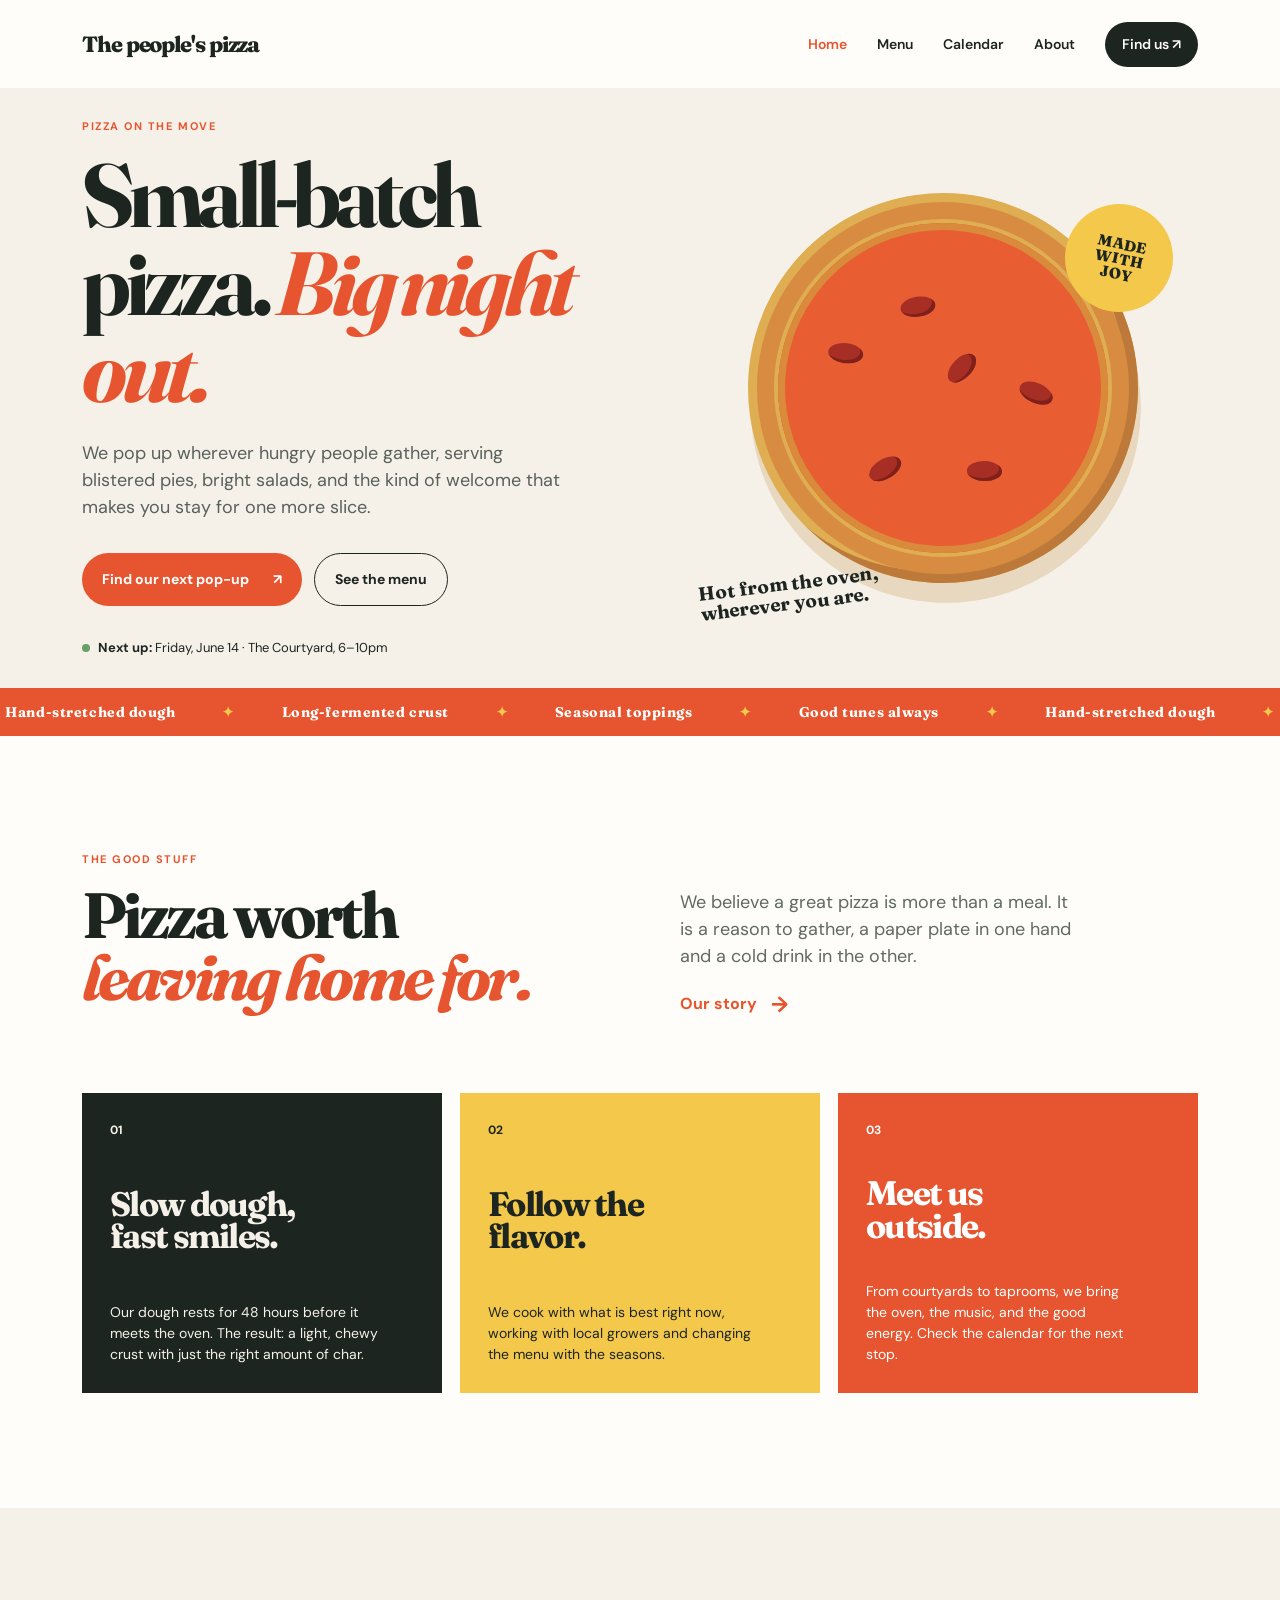
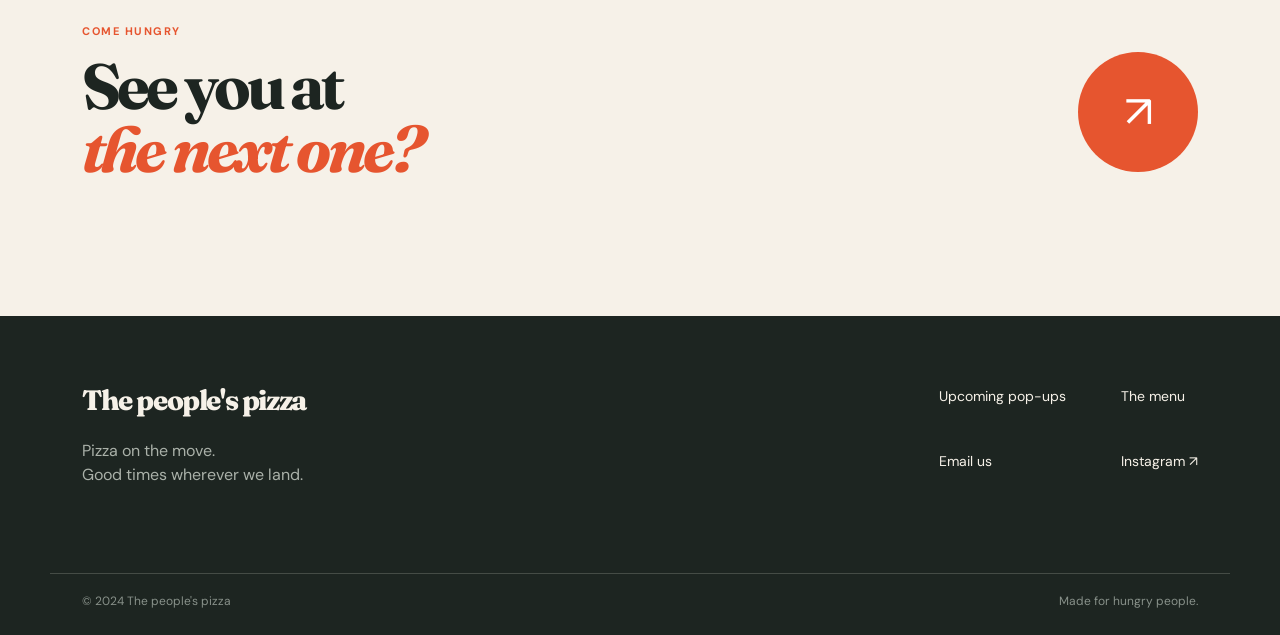
==== index.html @ 14b0cbe6 "Create The people's pizza site Co-authored-by: Copilot <223556219+Copilot@users.noreply.github.com>" ====
<!doctype html>
<html lang="en">
  <head>
    <meta charset="UTF-8" />
    <meta name="viewport" content="width=device-width, initial-scale=1.0" />
    <meta name="description" content="Hand-stretched pizza, good people, and pop-up nights around town." />
    <title>The people's pizza | Pizza Popup</title>
    <link rel="preconnect" href="https://fonts.googleapis.com" />
    <link rel="preconnect" href="https://fonts.gstatic.com" crossorigin />
    <link href="https://fonts.googleapis.com/css2?family=DM+Sans:wght@400;500;600;700&family=Fraunces:opsz,wght@9..144,700;9..144,800&display=swap" rel="stylesheet" />
    <link rel="stylesheet" href="styles.css" />
  </head>
  <body>
    <div data-site-header></div>
    <main>
      <section class="hero">
        <div class="container hero-grid">
          <div class="hero-copy">
            <p class="eyebrow">Pizza on the move</p>
            <h1>Small-batch pizza. <em>Big night out.</em></h1>
            <p class="hero-lede">We pop up wherever hungry people gather, serving blistered pies, bright salads, and the kind of welcome that makes you stay for one more slice.</p>
            <div class="button-row">
              <a class="button button-primary" href="calendar.html">Find our next pop-up <span>↗</span></a>
              <a class="button button-quiet" href="menu.html">See the menu</a>
            </div>
            <div class="hero-note"><span class="status-dot"></span><strong>Next up:</strong> Friday, June 14 · The Courtyard, 6–10pm</div>
          </div>
          <div class="hero-art" aria-label="Illustration of a fresh pizza">
            <div class="sun-stamp">Made<br />with<br />joy</div>
            <div class="pizza">
              <div class="pizza-crust"></div>
              <span class="topping topping-a"></span><span class="topping topping-b"></span><span class="topping topping-c"></span>
              <span class="topping topping-d"></span><span class="topping topping-e"></span><span class="topping topping-f"></span>
            </div>
            <p class="art-caption">Hot from the oven,<br />wherever you are.</p>
          </div>
        </div>
      </section>

      <section class="ticker" aria-label="What we make">
        <div class="ticker-track"><span>Hand-stretched dough</span><i>✦</i><span>Long-fermented crust</span><i>✦</i><span>Seasonal toppings</span><i>✦</i><span>Good tunes always</span><i>✦</i><span>Hand-stretched dough</span><i>✦</i></div>
      </section>

      <section class="section">
        <div class="container split-heading">
          <div><p class="eyebrow">The good stuff</p><h2>Pizza worth<br /><em>leaving home for.</em></h2></div>
          <div class="section-intro"><p>We believe a great pizza is more than a meal. It is a reason to gather, a paper plate in one hand and a cold drink in the other.</p><a class="text-link" href="about.html">Our story <span>→</span></a></div>
        </div>
        <div class="container feature-grid">
          <article class="feature-card feature-card-dark"><span class="feature-number">01</span><h3>Slow dough,<br />fast smiles.</h3><p>Our dough rests for 48 hours before it meets the oven. The result: a light, chewy crust with just the right amount of char.</p></article>
          <article class="feature-card feature-card-yellow"><span class="feature-number">02</span><h3>Follow the<br />flavor.</h3><p>We cook with what is best right now, working with local growers and changing the menu with the seasons.</p></article>
          <article class="feature-card feature-card-orange"><span class="feature-number">03</span><h3>Meet us<br />outside.</h3><p>From courtyards to taprooms, we bring the oven, the music, and the good energy. Check the calendar for the next stop.</p></article>
        </div>
      </section>

      <section class="section section-cream">
        <div class="container cta-banner"><div><p class="eyebrow">Come hungry</p><h2>See you at<br /><em>the next one?</em></h2></div><a class="circle-arrow" href="calendar.html" aria-label="View calendar">↗</a></div>
      </section>
    </main>
    <div data-site-footer></div>
    <script src="script.js"></script>
  </body>
</html>
---- styles.css ----
:root{--ink:#1d2521;--cream:#f6f1e8;--paper:#fffdf9;--orange:#e6552f;--yellow:#f4c84b;--sage:#b9cbb4;--line:#d8d2c7;--serif:"Fraunces",Georgia,serif;--sans:"DM Sans",Arial,sans-serif}
*{box-sizing:border-box}html{scroll-behavior:smooth}body{margin:0;background:var(--paper);color:var(--ink);font:16px/1.5 var(--sans)}a{color:inherit;text-decoration:none}.container{max-width:1180px;margin:0 auto;padding:0 32px}.site-header{position:relative;z-index:5;background:var(--paper)}.nav-wrap{height:88px;display:flex;align-items:center;justify-content:space-between}.logo{font:800 22px/1 var(--serif);letter-spacing:-.05em}.logo span{color:var(--orange);font-style:italic}.site-nav{display:flex;align-items:center;gap:30px;font-size:14px;font-weight:600}.site-nav a{transition:color .2s}.site-nav a:hover,.site-nav a.active{color:var(--orange)}.site-nav .nav-cta{padding:12px 17px;border-radius:100px;background:var(--ink);color:var(--paper)}.site-nav .nav-cta:hover{background:var(--orange);color:var(--paper)}.menu-toggle{display:none;border:0;background:none;font:600 14px var(--sans);color:var(--ink)}
.hero{background:var(--cream);overflow:hidden}.hero-grid{min-height:600px;display:grid;grid-template-columns:1fr .9fr;align-items:center;gap:40px}.eyebrow{margin:0 0 16px;text-transform:uppercase;letter-spacing:.14em;font-size:11px;font-weight:700;color:var(--orange)}h1,h2,h3,p{margin-top:0}h1,h2{font-family:var(--serif);letter-spacing:-.06em;line-height:.98}h1{font-size:clamp(54px,7vw,92px);max-width:680px;margin-bottom:26px}h2{font-size:clamp(42px,5vw,68px);margin-bottom:20px}h1 em,h2 em{font-weight:700;color:var(--orange);font-style:italic}.hero-lede{max-width:490px;font-size:18px;color:#58615b}.button-row{display:flex;flex-wrap:wrap;gap:12px;margin:32px 0}.button{display:inline-flex;align-items:center;gap:24px;border-radius:100px;padding:15px 20px;font-weight:700;font-size:14px}.button-primary{background:var(--orange);color:white}.button-primary:hover{background:var(--ink)}.button-quiet{border:1px solid var(--ink)}.button-quiet:hover{background:var(--ink);color:white}.button-light{background:var(--cream);color:var(--ink);margin-top:15px}.hero-note{font-size:13px}.status-dot{display:inline-block;width:8px;height:8px;margin-right:8px;background:#67a064;border-radius:50%}.hero-art{position:relative;min-height:510px;display:flex;align-items:center;justify-content:center}.pizza{width:min(37vw,390px);height:min(37vw,390px);position:relative;border-radius:50%;background:#dfad52;box-shadow:inset -12px -14px #bd7939,0 20px 0 #e7d8bf;transform:rotate(-8deg)}.pizza:after{content:"";position:absolute;inset:30px;border-radius:50%;background:#e85e32;box-shadow:inset 0 0 0 7px #d98a3b}.pizza-crust{position:absolute;z-index:1;inset:9px;border-radius:50%;border:17px solid #d88c42}.topping{position:absolute;z-index:2;width:35px;height:20px;border-radius:50%;background:#a62e24;box-shadow:inset -3px -3px #7f201a}.topping-a{top:26%;left:42%}.topping-b{top:52%;left:69%;transform:rotate(32deg)}.topping-c{top:66%;left:28%;transform:rotate(-22deg)}.topping-d{top:35%;left:22%;transform:rotate(15deg)}.topping-e{top:70%;left:53%;transform:rotate(10deg)}.topping-f{top:43%;left:51%;transform:rotate(-38deg)}.sun-stamp{position:absolute;top:14%;right:5%;z-index:3;display:grid;place-items:center;width:108px;height:108px;border-radius:50%;background:var(--yellow);text-align:center;text-transform:uppercase;font:800 15px/1 var(--serif);transform:rotate(12deg)}.art-caption{position:absolute;bottom:2%;left:2%;font:700 19px/1.05 var(--serif);transform:rotate(-7deg)}
.ticker{background:var(--orange);color:#fff;overflow:hidden;padding:15px 0;white-space:nowrap}.ticker-track{display:flex;justify-content:space-around;align-items:center;gap:36px;font:700 14px var(--serif);letter-spacing:.04em}.ticker i{font-style:normal;color:var(--yellow)}.section{padding:115px 0}.section-cream{background:var(--cream)}.section-dark{background:var(--ink);color:var(--cream)}.split-heading{display:grid;grid-template-columns:1fr 1fr;gap:80px;align-items:end}.section-intro{max-width:400px;padding-bottom:8px}.section-intro p{font-size:18px;color:#606963}.section-dark .section-intro p{color:#c6c9c0}.text-link{display:inline-flex;gap:14px;align-items:center;color:var(--orange);font-weight:700}.text-link span{font-size:22px;transition:transform .2s}.text-link:hover span{transform:translateX(5px)}.feature-grid{display:grid;grid-template-columns:repeat(3,1fr);gap:18px;margin-top:64px}.feature-card{min-height:300px;padding:28px;display:flex;flex-direction:column;justify-content:space-between}.feature-card-dark{background:var(--ink);color:var(--cream)}.feature-card-yellow{background:var(--yellow)}.feature-card-orange{background:var(--orange);color:white}.feature-number{font-size:12px;font-weight:700}.feature-card h3{margin:0;font:700 34px/.96 var(--serif);letter-spacing:-.05em}.feature-card p{max-width:270px;margin:0;font-size:14px}.cta-banner{display:flex;justify-content:space-between;align-items:center}.circle-arrow{display:grid;place-items:center;width:120px;height:120px;border-radius:50%;background:var(--orange);color:white;font-size:45px;transition:transform .2s}.circle-arrow:hover{transform:rotate(10deg) scale(1.05)}
.site-footer{background:var(--ink);color:var(--cream);padding:70px 0 25px}.footer-grid{display:flex;justify-content:space-between;gap:40px}.logo-light{font-size:28px}.footer-tagline{margin-top:22px;color:#aab1a9}.footer-links{display:grid;grid-template-columns:repeat(2,auto);gap:13px 55px;font-size:14px}.footer-links a:hover{color:var(--yellow)}.footer-bottom{display:flex;justify-content:space-between;border-top:1px solid #454c46;margin-top:70px;padding-top:18px;color:#88918a;font-size:12px}
.page-hero{padding:85px 0 90px;background:var(--yellow)}.page-hero-orange{background:var(--orange);color:white}.page-hero-orange .eyebrow{color:var(--yellow)}.narrow{max-width:820px;margin-left:calc((100% - 1180px)/2);margin-right:auto}.page-hero h1{font-size:clamp(64px,9vw,115px);margin-bottom:24px}.page-hero p:last-child{max-width:530px;font-size:19px}.menu-list{max-width:820px}.menu-category{margin-bottom:70px}.menu-category-heading{display:flex;align-items:center;gap:20px;margin-bottom:15px}.menu-category-heading h2{font-size:34px;margin:0;white-space:nowrap}.menu-category-heading span{height:1px;background:var(--line);width:100%}.menu-item{display:flex;justify-content:space-between;gap:30px;border-bottom:1px solid var(--line);padding:24px 0}.menu-item h3{font:700 23px var(--serif);margin-bottom:5px}.menu-item p{margin:0;color:#6b726c;font-size:14px}.menu-item strong{font:700 18px var(--serif)}.menu-note{border-left:3px solid var(--orange);padding-left:16px;color:#6b726c;font-size:14px}.calendar-layout{display:grid;grid-template-columns:1.55fr .75fr;gap:75px;align-items:start}.calendar-embed iframe{width:100%;height:650px;border:1px solid var(--line)}.embed-help{font-size:12px;color:#727a72;margin-top:10px}.embed-help code{background:var(--cream);padding:2px 4px}.calendar-aside{padding-top:35px}.calendar-aside h2{font-size:48px}.calendar-aside p:not(.eyebrow){color:#687069}.story-grid{display:grid;grid-template-columns:.8fr 1fr;gap:130px}.story-pull{font:700 38px/.98 var(--serif);letter-spacing:-.05em}.story-copy{font-size:18px;color:#5e6760}.story-copy p{margin-bottom:26px}
@media(max-width:800px){.container{padding:0 22px}.nav-wrap{height:74px}.menu-toggle{display:block}.menu-toggle span{margin-left:7px}.site-nav{display:none;position:absolute;top:74px;left:0;right:0;padding:16px 22px 24px;background:var(--paper);box-shadow:0 15px 25px #1d25211a;flex-direction:column;align-items:flex-start;gap:18px}.nav-open .site-nav{display:flex}.site-nav .nav-cta{width:100%;text-align:center}.hero-grid{grid-template-columns:1fr;min-height:0;padding-top:65px;padding-bottom:35px}.hero-art{min-height:370px}.pizza{width:310px;height:310px}.sun-stamp{right:7%;top:3%;width:88px;height:88px;font-size:12px}.art-caption{bottom:0}.section{padding:75px 0}.split-heading,.story-grid,.calendar-layout{grid-template-columns:1fr;gap:35px}.feature-grid{grid-template-columns:1fr;margin-top:40px}.feature-card{min-height:230px}.cta-banner{align-items:flex-start;gap:35px;flex-direction:column}.circle-arrow{width:80px;height:80px;font-size:30px}.footer-grid{flex-direction:column}.footer-links{grid-template-columns:1fr 1fr;gap:13px 20px}.footer-bottom{margin-top:45px}.page-hero{padding:65px 0}.narrow{margin:0}.page-hero h1{font-size:67px}.calendar-embed iframe{height:560px}.story-pull{font-size:34px}.calendar-aside{padding-top:0}}
@media(max-width:430px){h1{font-size:52px}.hero-art{min-height:320px}.pizza{width:260px;height:260px}.pizza-crust{border-width:13px}.pizza:after{inset:23px}.feature-card h3{font-size:30px}.footer-links{font-size:13px}}
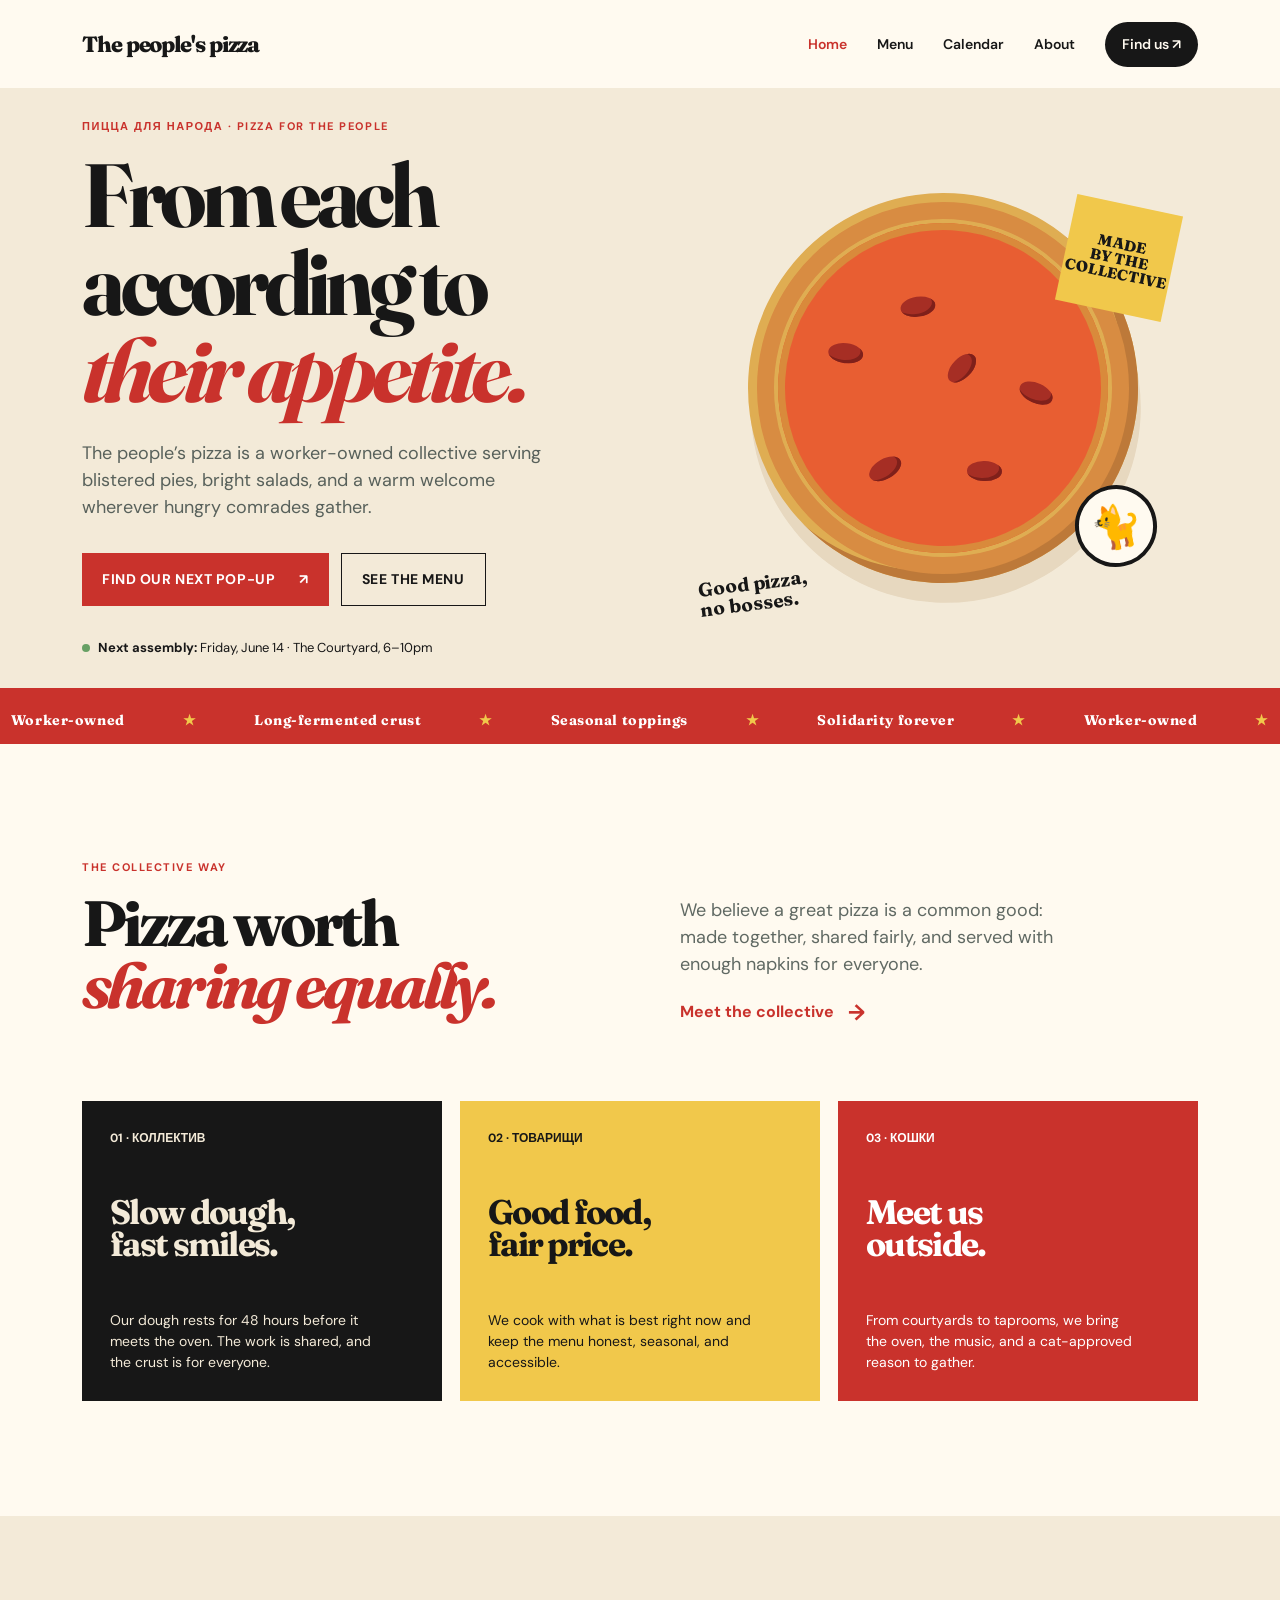
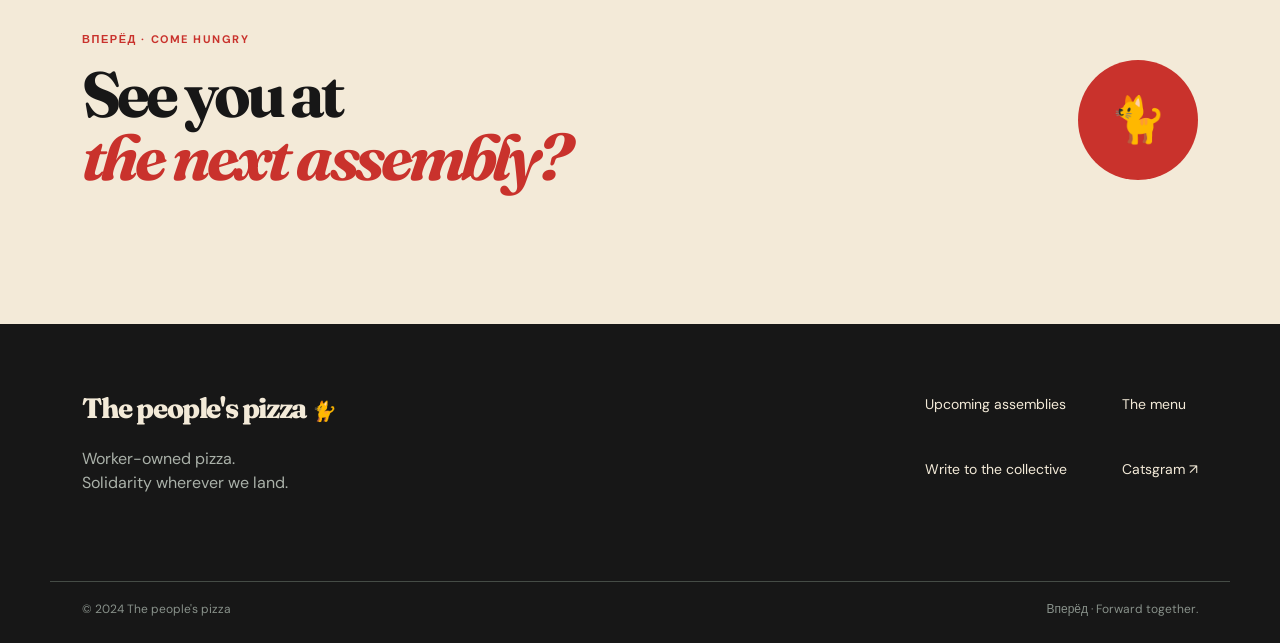
==== commit c2affa85: "Add cooperative cat-themed visual direction Co-authored-by: Copilot <223556219+Copilot@users.noreply" ====
--- a/index.html
+++ b/index.html
@@ -3,7 +3,7 @@
   <head>
     <meta charset="UTF-8" />
     <meta name="viewport" content="width=device-width, initial-scale=1.0" />
-    <meta name="description" content="Hand-stretched pizza, good people, and pop-up nights around town." />
+    <meta name="description" content="A worker-owned pizza collective serving hand-stretched pies wherever people gather." />
     <title>The people's pizza | Pizza Popup</title>
     <link rel="preconnect" href="https://fonts.googleapis.com" />
     <link rel="preconnect" href="https://fonts.gstatic.com" crossorigin />
@@ -16,45 +16,46 @@
       <section class="hero">
         <div class="container hero-grid">
           <div class="hero-copy">
-            <p class="eyebrow">Pizza on the move</p>
-            <h1>Small-batch pizza. <em>Big night out.</em></h1>
-            <p class="hero-lede">We pop up wherever hungry people gather, serving blistered pies, bright salads, and the kind of welcome that makes you stay for one more slice.</p>
+            <p class="eyebrow">Пицца для народа · Pizza for the people</p>
+            <h1>From each<br />according to<br /><em>their appetite.</em></h1>
+            <p class="hero-lede">The people’s pizza is a worker-owned collective serving blistered pies, bright salads, and a warm welcome wherever hungry comrades gather.</p>
             <div class="button-row">
               <a class="button button-primary" href="calendar.html">Find our next pop-up <span>↗</span></a>
               <a class="button button-quiet" href="menu.html">See the menu</a>
             </div>
-            <div class="hero-note"><span class="status-dot"></span><strong>Next up:</strong> Friday, June 14 · The Courtyard, 6–10pm</div>
+            <div class="hero-note"><span class="status-dot"></span><strong>Next assembly:</strong> Friday, June 14 · The Courtyard, 6–10pm</div>
           </div>
           <div class="hero-art" aria-label="Illustration of a fresh pizza">
-            <div class="sun-stamp">Made<br />with<br />joy</div>
+            <div class="sun-stamp">Made<br />by the<br />collective</div>
+            <div class="cat-badge" aria-hidden="true">🐈</div>
             <div class="pizza">
               <div class="pizza-crust"></div>
               <span class="topping topping-a"></span><span class="topping topping-b"></span><span class="topping topping-c"></span>
               <span class="topping topping-d"></span><span class="topping topping-e"></span><span class="topping topping-f"></span>
             </div>
-            <p class="art-caption">Hot from the oven,<br />wherever you are.</p>
+            <p class="art-caption">Good pizza,<br />no bosses.</p>
           </div>
         </div>
       </section>
 
       <section class="ticker" aria-label="What we make">
-        <div class="ticker-track"><span>Hand-stretched dough</span><i>✦</i><span>Long-fermented crust</span><i>✦</i><span>Seasonal toppings</span><i>✦</i><span>Good tunes always</span><i>✦</i><span>Hand-stretched dough</span><i>✦</i></div>
+        <div class="ticker-track"><span>Worker-owned</span><i>★</i><span>Long-fermented crust</span><i>★</i><span>Seasonal toppings</span><i>★</i><span>Solidarity forever</span><i>★</i><span>Worker-owned</span><i>★</i></div>
       </section>
 
       <section class="section">
         <div class="container split-heading">
-          <div><p class="eyebrow">The good stuff</p><h2>Pizza worth<br /><em>leaving home for.</em></h2></div>
-          <div class="section-intro"><p>We believe a great pizza is more than a meal. It is a reason to gather, a paper plate in one hand and a cold drink in the other.</p><a class="text-link" href="about.html">Our story <span>→</span></a></div>
+          <div><p class="eyebrow">The collective way</p><h2>Pizza worth<br /><em>sharing equally.</em></h2></div>
+          <div class="section-intro"><p>We believe a great pizza is a common good: made together, shared fairly, and served with enough napkins for everyone.</p><a class="text-link" href="about.html">Meet the collective <span>→</span></a></div>
         </div>
         <div class="container feature-grid">
-          <article class="feature-card feature-card-dark"><span class="feature-number">01</span><h3>Slow dough,<br />fast smiles.</h3><p>Our dough rests for 48 hours before it meets the oven. The result: a light, chewy crust with just the right amount of char.</p></article>
-          <article class="feature-card feature-card-yellow"><span class="feature-number">02</span><h3>Follow the<br />flavor.</h3><p>We cook with what is best right now, working with local growers and changing the menu with the seasons.</p></article>
-          <article class="feature-card feature-card-orange"><span class="feature-number">03</span><h3>Meet us<br />outside.</h3><p>From courtyards to taprooms, we bring the oven, the music, and the good energy. Check the calendar for the next stop.</p></article>
+          <article class="feature-card feature-card-dark"><span class="feature-number">01 · КОЛЛЕКТИВ</span><h3>Slow dough,<br />fast smiles.</h3><p>Our dough rests for 48 hours before it meets the oven. The work is shared, and the crust is for everyone.</p></article>
+          <article class="feature-card feature-card-yellow"><span class="feature-number">02 · ТОВАРИЩИ</span><h3>Good food,<br />fair price.</h3><p>We cook with what is best right now and keep the menu honest, seasonal, and accessible.</p></article>
+          <article class="feature-card feature-card-orange"><span class="feature-number">03 · КОШКИ</span><h3>Meet us<br />outside.</h3><p>From courtyards to taprooms, we bring the oven, the music, and a cat-approved reason to gather.</p></article>
         </div>
       </section>
 
       <section class="section section-cream">
-        <div class="container cta-banner"><div><p class="eyebrow">Come hungry</p><h2>See you at<br /><em>the next one?</em></h2></div><a class="circle-arrow" href="calendar.html" aria-label="View calendar">↗</a></div>
+        <div class="container cta-banner"><div><p class="eyebrow">Вперёд · Come hungry</p><h2>See you at<br /><em>the next assembly?</em></h2></div><a class="circle-arrow" href="calendar.html" aria-label="View calendar">🐈</a></div>
       </section>
     </main>
     <div data-site-footer></div>
--- a/styles.css
+++ b/styles.css
@@ -1,8 +1,8 @@
-:root{--ink:#1d2521;--cream:#f6f1e8;--paper:#fffdf9;--orange:#e6552f;--yellow:#f4c84b;--sage:#b9cbb4;--line:#d8d2c7;--serif:"Fraunces",Georgia,serif;--sans:"DM Sans",Arial,sans-serif}
+:root{--ink:#171717;--cream:#f3ead8;--paper:#fffaf0;--orange:#c9322c;--yellow:#f1c84b;--sage:#b9cbb4;--line:#d4c8b6;--serif:"Fraunces",Georgia,serif;--sans:"DM Sans",Arial,sans-serif}
 *{box-sizing:border-box}html{scroll-behavior:smooth}body{margin:0;background:var(--paper);color:var(--ink);font:16px/1.5 var(--sans)}a{color:inherit;text-decoration:none}.container{max-width:1180px;margin:0 auto;padding:0 32px}.site-header{position:relative;z-index:5;background:var(--paper)}.nav-wrap{height:88px;display:flex;align-items:center;justify-content:space-between}.logo{font:800 22px/1 var(--serif);letter-spacing:-.05em}.logo span{color:var(--orange);font-style:italic}.site-nav{display:flex;align-items:center;gap:30px;font-size:14px;font-weight:600}.site-nav a{transition:color .2s}.site-nav a:hover,.site-nav a.active{color:var(--orange)}.site-nav .nav-cta{padding:12px 17px;border-radius:100px;background:var(--ink);color:var(--paper)}.site-nav .nav-cta:hover{background:var(--orange);color:var(--paper)}.menu-toggle{display:none;border:0;background:none;font:600 14px var(--sans);color:var(--ink)}
-.hero{background:var(--cream);overflow:hidden}.hero-grid{min-height:600px;display:grid;grid-template-columns:1fr .9fr;align-items:center;gap:40px}.eyebrow{margin:0 0 16px;text-transform:uppercase;letter-spacing:.14em;font-size:11px;font-weight:700;color:var(--orange)}h1,h2,h3,p{margin-top:0}h1,h2{font-family:var(--serif);letter-spacing:-.06em;line-height:.98}h1{font-size:clamp(54px,7vw,92px);max-width:680px;margin-bottom:26px}h2{font-size:clamp(42px,5vw,68px);margin-bottom:20px}h1 em,h2 em{font-weight:700;color:var(--orange);font-style:italic}.hero-lede{max-width:490px;font-size:18px;color:#58615b}.button-row{display:flex;flex-wrap:wrap;gap:12px;margin:32px 0}.button{display:inline-flex;align-items:center;gap:24px;border-radius:100px;padding:15px 20px;font-weight:700;font-size:14px}.button-primary{background:var(--orange);color:white}.button-primary:hover{background:var(--ink)}.button-quiet{border:1px solid var(--ink)}.button-quiet:hover{background:var(--ink);color:white}.button-light{background:var(--cream);color:var(--ink);margin-top:15px}.hero-note{font-size:13px}.status-dot{display:inline-block;width:8px;height:8px;margin-right:8px;background:#67a064;border-radius:50%}.hero-art{position:relative;min-height:510px;display:flex;align-items:center;justify-content:center}.pizza{width:min(37vw,390px);height:min(37vw,390px);position:relative;border-radius:50%;background:#dfad52;box-shadow:inset -12px -14px #bd7939,0 20px 0 #e7d8bf;transform:rotate(-8deg)}.pizza:after{content:"";position:absolute;inset:30px;border-radius:50%;background:#e85e32;box-shadow:inset 0 0 0 7px #d98a3b}.pizza-crust{position:absolute;z-index:1;inset:9px;border-radius:50%;border:17px solid #d88c42}.topping{position:absolute;z-index:2;width:35px;height:20px;border-radius:50%;background:#a62e24;box-shadow:inset -3px -3px #7f201a}.topping-a{top:26%;left:42%}.topping-b{top:52%;left:69%;transform:rotate(32deg)}.topping-c{top:66%;left:28%;transform:rotate(-22deg)}.topping-d{top:35%;left:22%;transform:rotate(15deg)}.topping-e{top:70%;left:53%;transform:rotate(10deg)}.topping-f{top:43%;left:51%;transform:rotate(-38deg)}.sun-stamp{position:absolute;top:14%;right:5%;z-index:3;display:grid;place-items:center;width:108px;height:108px;border-radius:50%;background:var(--yellow);text-align:center;text-transform:uppercase;font:800 15px/1 var(--serif);transform:rotate(12deg)}.art-caption{position:absolute;bottom:2%;left:2%;font:700 19px/1.05 var(--serif);transform:rotate(-7deg)}
-.ticker{background:var(--orange);color:#fff;overflow:hidden;padding:15px 0;white-space:nowrap}.ticker-track{display:flex;justify-content:space-around;align-items:center;gap:36px;font:700 14px var(--serif);letter-spacing:.04em}.ticker i{font-style:normal;color:var(--yellow)}.section{padding:115px 0}.section-cream{background:var(--cream)}.section-dark{background:var(--ink);color:var(--cream)}.split-heading{display:grid;grid-template-columns:1fr 1fr;gap:80px;align-items:end}.section-intro{max-width:400px;padding-bottom:8px}.section-intro p{font-size:18px;color:#606963}.section-dark .section-intro p{color:#c6c9c0}.text-link{display:inline-flex;gap:14px;align-items:center;color:var(--orange);font-weight:700}.text-link span{font-size:22px;transition:transform .2s}.text-link:hover span{transform:translateX(5px)}.feature-grid{display:grid;grid-template-columns:repeat(3,1fr);gap:18px;margin-top:64px}.feature-card{min-height:300px;padding:28px;display:flex;flex-direction:column;justify-content:space-between}.feature-card-dark{background:var(--ink);color:var(--cream)}.feature-card-yellow{background:var(--yellow)}.feature-card-orange{background:var(--orange);color:white}.feature-number{font-size:12px;font-weight:700}.feature-card h3{margin:0;font:700 34px/.96 var(--serif);letter-spacing:-.05em}.feature-card p{max-width:270px;margin:0;font-size:14px}.cta-banner{display:flex;justify-content:space-between;align-items:center}.circle-arrow{display:grid;place-items:center;width:120px;height:120px;border-radius:50%;background:var(--orange);color:white;font-size:45px;transition:transform .2s}.circle-arrow:hover{transform:rotate(10deg) scale(1.05)}
+.hero{background:var(--cream);overflow:hidden;border-bottom:8px solid var(--orange)}.hero-grid{min-height:600px;display:grid;grid-template-columns:1fr .9fr;align-items:center;gap:40px}.eyebrow{margin:0 0 16px;text-transform:uppercase;letter-spacing:.14em;font-size:11px;font-weight:700;color:var(--orange)}h1,h2,h3,p{margin-top:0}h1,h2{font-family:var(--serif);letter-spacing:-.06em;line-height:.98}h1{font-size:clamp(54px,7vw,92px);max-width:680px;margin-bottom:26px}h2{font-size:clamp(42px,5vw,68px);margin-bottom:20px}h1 em,h2 em{font-weight:700;color:var(--orange);font-style:italic}.hero-lede{max-width:490px;font-size:18px;color:#58615b}.button-row{display:flex;flex-wrap:wrap;gap:12px;margin:32px 0}.button{display:inline-flex;align-items:center;gap:24px;border-radius:0;padding:15px 20px;font-weight:700;font-size:14px;text-transform:uppercase;letter-spacing:.04em}.button-primary{background:var(--orange);color:white}.button-primary:hover{background:var(--ink)}.button-quiet{border:1px solid var(--ink)}.button-quiet:hover{background:var(--ink);color:white}.button-light{background:var(--cream);color:var(--ink);margin-top:15px}.hero-note{font-size:13px}.status-dot{display:inline-block;width:8px;height:8px;margin-right:8px;background:#67a064;border-radius:50%}.hero-art{position:relative;min-height:510px;display:flex;align-items:center;justify-content:center}.pizza{width:min(37vw,390px);height:min(37vw,390px);position:relative;border-radius:50%;background:#dfad52;box-shadow:inset -12px -14px #bd7939,0 20px 0 #e7d8bf;transform:rotate(-8deg)}.pizza:after{content:"";position:absolute;inset:30px;border-radius:50%;background:#e85e32;box-shadow:inset 0 0 0 7px #d98a3b}.pizza-crust{position:absolute;z-index:1;inset:9px;border-radius:50%;border:17px solid #d88c42}.topping{position:absolute;z-index:2;width:35px;height:20px;border-radius:50%;background:#a62e24;box-shadow:inset -3px -3px #7f201a}.topping-a{top:26%;left:42%}.topping-b{top:52%;left:69%;transform:rotate(32deg)}.topping-c{top:66%;left:28%;transform:rotate(-22deg)}.topping-d{top:35%;left:22%;transform:rotate(15deg)}.topping-e{top:70%;left:53%;transform:rotate(10deg)}.topping-f{top:43%;left:51%;transform:rotate(-38deg)}.sun-stamp{position:absolute;top:14%;right:5%;z-index:3;display:grid;place-items:center;width:108px;height:108px;border-radius:0;background:var(--yellow);text-align:center;text-transform:uppercase;font:800 15px/1 var(--serif);transform:rotate(12deg)}.cat-badge{position:absolute;z-index:4;bottom:15%;right:8%;display:grid;place-items:center;width:82px;height:82px;border:4px solid var(--ink);border-radius:50%;background:var(--paper);font-size:42px;transform:rotate(-12deg)}.art-caption{position:absolute;bottom:2%;left:2%;font:700 19px/1.05 var(--serif);transform:rotate(-7deg)}.logo-cat{font-family:var(--sans);font-size:.7em}
+.ticker{background:var(--orange);color:#fff;overflow:hidden;padding:15px 0;white-space:nowrap}.ticker-track{display:flex;justify-content:space-around;align-items:center;gap:36px;font:700 14px var(--serif);letter-spacing:.04em}.ticker i{font-style:normal;color:var(--yellow)}.section{padding:115px 0}.section-cream{background:var(--cream)}.section-dark{background:var(--ink);color:var(--cream);border-top:8px solid var(--orange)}.split-heading{display:grid;grid-template-columns:1fr 1fr;gap:80px;align-items:end}.section-intro{max-width:400px;padding-bottom:8px}.section-intro p{font-size:18px;color:#606963}.section-dark .section-intro p{color:#c6c9c0}.text-link{display:inline-flex;gap:14px;align-items:center;color:var(--orange);font-weight:700}.text-link span{font-size:22px;transition:transform .2s}.text-link:hover span{transform:translateX(5px)}.feature-grid{display:grid;grid-template-columns:repeat(3,1fr);gap:18px;margin-top:64px}.feature-card{min-height:300px;padding:28px;display:flex;flex-direction:column;justify-content:space-between}.feature-card-dark{background:var(--ink);color:var(--cream)}.feature-card-yellow{background:var(--yellow)}.feature-card-orange{background:var(--orange);color:white}.feature-number{font-size:12px;font-weight:700}.feature-card h3{margin:0;font:700 34px/.96 var(--serif);letter-spacing:-.05em}.feature-card p{max-width:270px;margin:0;font-size:14px}.cta-banner{display:flex;justify-content:space-between;align-items:center}.circle-arrow{display:grid;place-items:center;width:120px;height:120px;border-radius:50%;background:var(--orange);color:white;font-size:45px;transition:transform .2s}.circle-arrow:hover{transform:rotate(10deg) scale(1.05)}
 .site-footer{background:var(--ink);color:var(--cream);padding:70px 0 25px}.footer-grid{display:flex;justify-content:space-between;gap:40px}.logo-light{font-size:28px}.footer-tagline{margin-top:22px;color:#aab1a9}.footer-links{display:grid;grid-template-columns:repeat(2,auto);gap:13px 55px;font-size:14px}.footer-links a:hover{color:var(--yellow)}.footer-bottom{display:flex;justify-content:space-between;border-top:1px solid #454c46;margin-top:70px;padding-top:18px;color:#88918a;font-size:12px}
-.page-hero{padding:85px 0 90px;background:var(--yellow)}.page-hero-orange{background:var(--orange);color:white}.page-hero-orange .eyebrow{color:var(--yellow)}.narrow{max-width:820px;margin-left:calc((100% - 1180px)/2);margin-right:auto}.page-hero h1{font-size:clamp(64px,9vw,115px);margin-bottom:24px}.page-hero p:last-child{max-width:530px;font-size:19px}.menu-list{max-width:820px}.menu-category{margin-bottom:70px}.menu-category-heading{display:flex;align-items:center;gap:20px;margin-bottom:15px}.menu-category-heading h2{font-size:34px;margin:0;white-space:nowrap}.menu-category-heading span{height:1px;background:var(--line);width:100%}.menu-item{display:flex;justify-content:space-between;gap:30px;border-bottom:1px solid var(--line);padding:24px 0}.menu-item h3{font:700 23px var(--serif);margin-bottom:5px}.menu-item p{margin:0;color:#6b726c;font-size:14px}.menu-item strong{font:700 18px var(--serif)}.menu-note{border-left:3px solid var(--orange);padding-left:16px;color:#6b726c;font-size:14px}.calendar-layout{display:grid;grid-template-columns:1.55fr .75fr;gap:75px;align-items:start}.calendar-embed iframe{width:100%;height:650px;border:1px solid var(--line)}.embed-help{font-size:12px;color:#727a72;margin-top:10px}.embed-help code{background:var(--cream);padding:2px 4px}.calendar-aside{padding-top:35px}.calendar-aside h2{font-size:48px}.calendar-aside p:not(.eyebrow){color:#687069}.story-grid{display:grid;grid-template-columns:.8fr 1fr;gap:130px}.story-pull{font:700 38px/.98 var(--serif);letter-spacing:-.05em}.story-copy{font-size:18px;color:#5e6760}.story-copy p{margin-bottom:26px}
-@media(max-width:800px){.container{padding:0 22px}.nav-wrap{height:74px}.menu-toggle{display:block}.menu-toggle span{margin-left:7px}.site-nav{display:none;position:absolute;top:74px;left:0;right:0;padding:16px 22px 24px;background:var(--paper);box-shadow:0 15px 25px #1d25211a;flex-direction:column;align-items:flex-start;gap:18px}.nav-open .site-nav{display:flex}.site-nav .nav-cta{width:100%;text-align:center}.hero-grid{grid-template-columns:1fr;min-height:0;padding-top:65px;padding-bottom:35px}.hero-art{min-height:370px}.pizza{width:310px;height:310px}.sun-stamp{right:7%;top:3%;width:88px;height:88px;font-size:12px}.art-caption{bottom:0}.section{padding:75px 0}.split-heading,.story-grid,.calendar-layout{grid-template-columns:1fr;gap:35px}.feature-grid{grid-template-columns:1fr;margin-top:40px}.feature-card{min-height:230px}.cta-banner{align-items:flex-start;gap:35px;flex-direction:column}.circle-arrow{width:80px;height:80px;font-size:30px}.footer-grid{flex-direction:column}.footer-links{grid-template-columns:1fr 1fr;gap:13px 20px}.footer-bottom{margin-top:45px}.page-hero{padding:65px 0}.narrow{margin:0}.page-hero h1{font-size:67px}.calendar-embed iframe{height:560px}.story-pull{font-size:34px}.calendar-aside{padding-top:0}}
+.page-hero{padding:85px 0 90px;background:var(--yellow)}.page-hero-orange{background:var(--orange);color:white}.page-hero-orange .eyebrow{color:var(--yellow)}.narrow{max-width:820px;margin-left:calc((100% - 1180px)/2);margin-right:auto}.page-hero h1{font-size:clamp(64px,9vw,115px);margin-bottom:24px}.page-hero p:last-child{max-width:530px;font-size:19px}.menu-list{max-width:820px}.menu-category{margin-bottom:70px}.menu-category-heading{display:flex;align-items:center;gap:20px;margin-bottom:15px}.menu-category-heading h2{font-size:34px;margin:0;white-space:nowrap}.menu-category-heading span{height:1px;background:var(--line);width:100%}.menu-item{display:flex;justify-content:space-between;gap:30px;border-bottom:1px solid var(--line);padding:24px 0}.menu-item h3{font:700 23px var(--serif);margin-bottom:5px}.menu-item p{margin:0;color:#6b726c;font-size:14px}.menu-item strong{font:700 18px var(--serif)}.menu-note{border-left:3px solid var(--orange);padding-left:16px;color:#6b726c;font-size:14px}.calendar-layout{display:grid;grid-template-columns:1.55fr .75fr;gap:75px;align-items:start}.calendar-embed{min-height:500px}.events-list{border-top:1px solid var(--line)}.event-card{display:grid;grid-template-columns:145px 1fr;gap:25px;padding:27px 0;border-bottom:1px solid var(--line)}.event-date{display:flex;flex-direction:column;text-transform:uppercase;color:var(--orange);font-size:12px;font-weight:700;letter-spacing:.08em}.event-date strong{font:700 28px/.95 var(--serif);letter-spacing:-.04em;text-transform:none;color:var(--ink)}.event-details h3{margin:0 0 5px;font:700 24px var(--serif)}.event-details p{margin:0;color:#6b726c;font-size:14px}.event-details .event-description{margin-top:12px;max-width:500px}.calendar-message{padding:80px 25px;border:1px dashed var(--line);background:var(--cream);text-align:center;color:#687069}.calendar-message strong{display:block;color:var(--ink);font:700 26px var(--serif);margin-bottom:8px}.calendar-message p{margin:0;font-size:14px}.calendar-message code,.embed-help code{background:var(--cream);padding:2px 4px}.calendar-message-error{border-color:var(--orange)}.embed-help{font-size:12px;color:#727a72;margin-top:10px}.calendar-aside{padding-top:35px}.calendar-aside h2{font-size:48px}.calendar-aside p:not(.eyebrow){color:#687069}.story-grid{display:grid;grid-template-columns:.8fr 1fr;gap:130px}.story-pull{font:700 38px/.98 var(--serif);letter-spacing:-.05em}.story-copy{font-size:18px;color:#5e6760}.story-copy p{margin-bottom:26px}
+@media(max-width:800px){.container{padding:0 22px}.nav-wrap{height:74px}.menu-toggle{display:block}.menu-toggle span{margin-left:7px}.site-nav{display:none;position:absolute;top:74px;left:0;right:0;padding:16px 22px 24px;background:var(--paper);box-shadow:0 15px 25px #1d25211a;flex-direction:column;align-items:flex-start;gap:18px}.nav-open .site-nav{display:flex}.site-nav .nav-cta{width:100%;text-align:center}.hero-grid{grid-template-columns:1fr;min-height:0;padding-top:65px;padding-bottom:35px}.hero-art{min-height:370px}.pizza{width:310px;height:310px}.sun-stamp{right:7%;top:3%;width:88px;height:88px;font-size:12px}.art-caption{bottom:0}.section{padding:75px 0}.split-heading,.story-grid,.calendar-layout{grid-template-columns:1fr;gap:35px}.feature-grid{grid-template-columns:1fr;margin-top:40px}.feature-card{min-height:230px}.cta-banner{align-items:flex-start;gap:35px;flex-direction:column}.circle-arrow{width:80px;height:80px;font-size:30px}.footer-grid{flex-direction:column}.footer-links{grid-template-columns:1fr 1fr;gap:13px 20px}.footer-bottom{margin-top:45px}.page-hero{padding:65px 0}.narrow{margin:0}.page-hero h1{font-size:67px}.event-card{grid-template-columns:95px 1fr;gap:15px}.event-date strong{font-size:23px}.calendar-aside{padding-top:0}}
 @media(max-width:430px){h1{font-size:52px}.hero-art{min-height:320px}.pizza{width:260px;height:260px}.pizza-crust{border-width:13px}.pizza:after{inset:23px}.feature-card h3{font-size:30px}.footer-links{font-size:13px}}
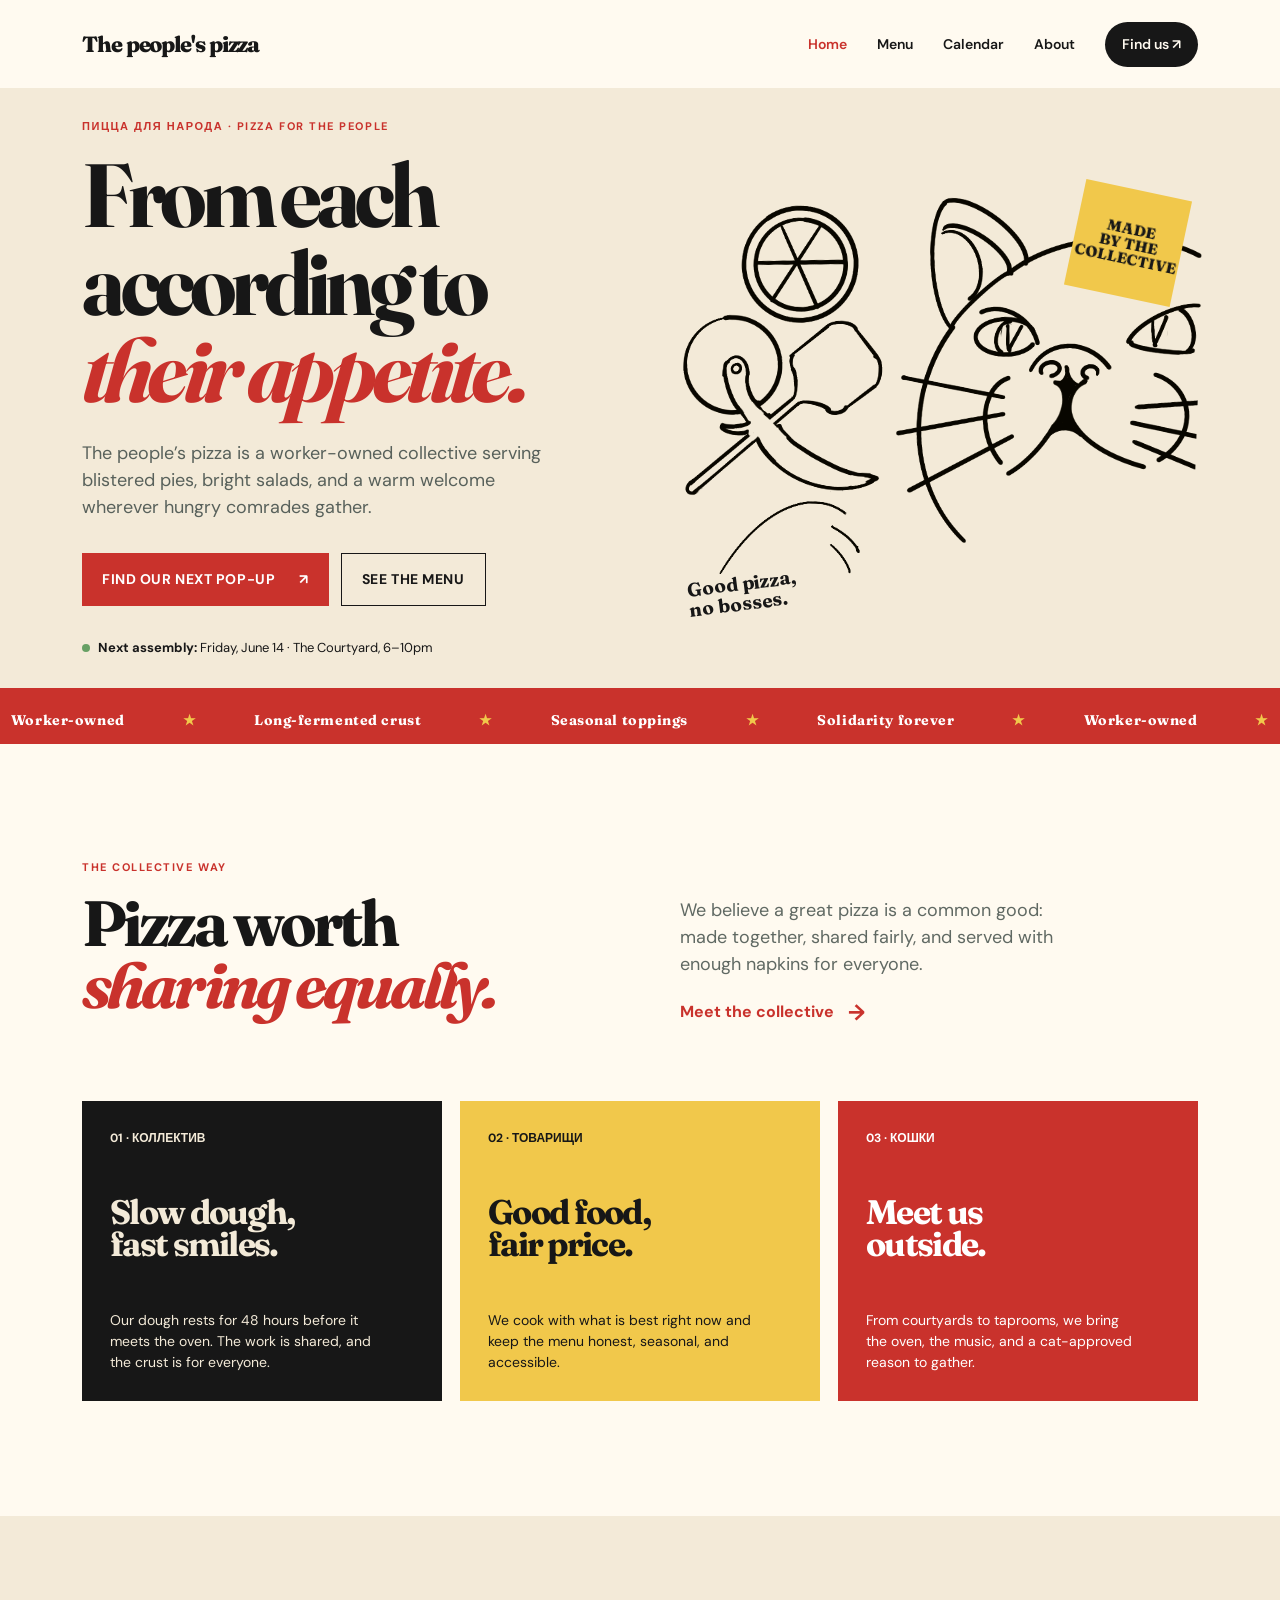
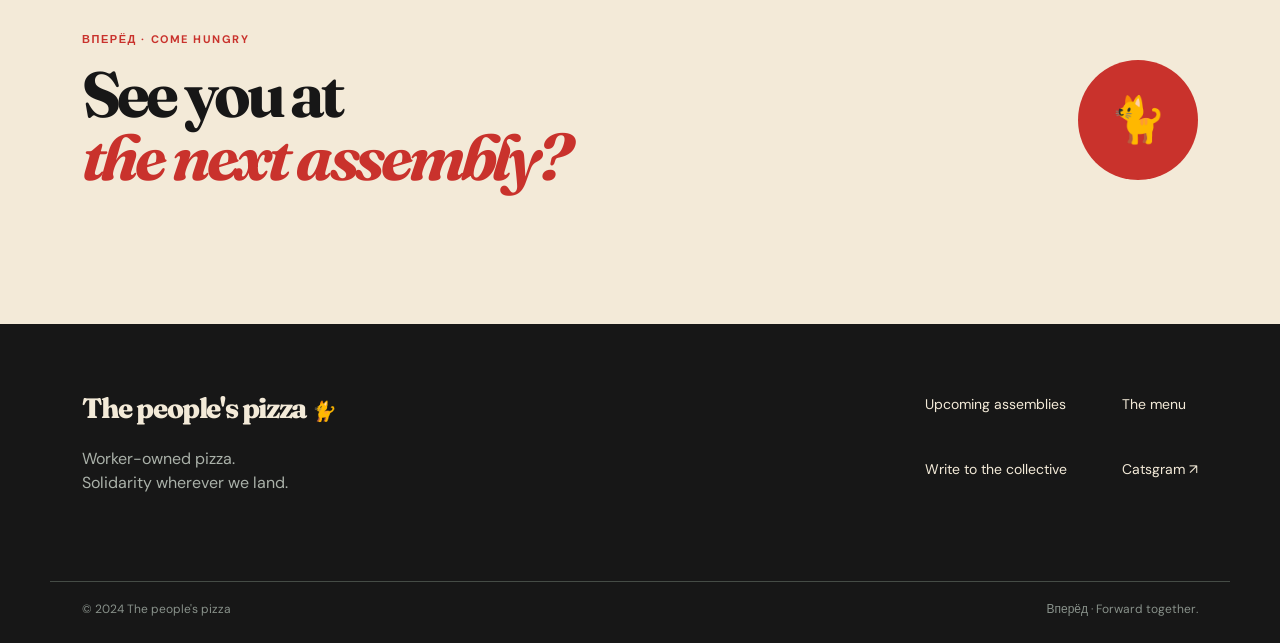
==== commit 65745608: "Add cat artwork and current menu Co-authored-by: Copilot <223556219+Copilot@users.noreply.github.com" ====
--- a/index.html
+++ b/index.html
@@ -25,14 +25,9 @@
             </div>
             <div class="hero-note"><span class="status-dot"></span><strong>Next assembly:</strong> Friday, June 14 · The Courtyard, 6–10pm</div>
           </div>
-          <div class="hero-art" aria-label="Illustration of a fresh pizza">
+          <div class="hero-art" aria-label="Hand-drawn cat illustration">
             <div class="sun-stamp">Made<br />by the<br />collective</div>
-            <div class="cat-badge" aria-hidden="true">🐈</div>
-            <div class="pizza">
-              <div class="pizza-crust"></div>
-              <span class="topping topping-a"></span><span class="topping topping-b"></span><span class="topping topping-c"></span>
-              <span class="topping topping-d"></span><span class="topping topping-e"></span><span class="topping topping-f"></span>
-            </div>
+            <img class="hero-cat-art" src="IMG_2804.png" alt="Hand-drawn cat with a pizza slice and a lemon" />
             <p class="art-caption">Good pizza,<br />no bosses.</p>
           </div>
         </div>
--- a/styles.css
+++ b/styles.css
@@ -1,8 +1,8 @@
 :root{--ink:#171717;--cream:#f3ead8;--paper:#fffaf0;--orange:#c9322c;--yellow:#f1c84b;--sage:#b9cbb4;--line:#d4c8b6;--serif:"Fraunces",Georgia,serif;--sans:"DM Sans",Arial,sans-serif}
 *{box-sizing:border-box}html{scroll-behavior:smooth}body{margin:0;background:var(--paper);color:var(--ink);font:16px/1.5 var(--sans)}a{color:inherit;text-decoration:none}.container{max-width:1180px;margin:0 auto;padding:0 32px}.site-header{position:relative;z-index:5;background:var(--paper)}.nav-wrap{height:88px;display:flex;align-items:center;justify-content:space-between}.logo{font:800 22px/1 var(--serif);letter-spacing:-.05em}.logo span{color:var(--orange);font-style:italic}.site-nav{display:flex;align-items:center;gap:30px;font-size:14px;font-weight:600}.site-nav a{transition:color .2s}.site-nav a:hover,.site-nav a.active{color:var(--orange)}.site-nav .nav-cta{padding:12px 17px;border-radius:100px;background:var(--ink);color:var(--paper)}.site-nav .nav-cta:hover{background:var(--orange);color:var(--paper)}.menu-toggle{display:none;border:0;background:none;font:600 14px var(--sans);color:var(--ink)}
-.hero{background:var(--cream);overflow:hidden;border-bottom:8px solid var(--orange)}.hero-grid{min-height:600px;display:grid;grid-template-columns:1fr .9fr;align-items:center;gap:40px}.eyebrow{margin:0 0 16px;text-transform:uppercase;letter-spacing:.14em;font-size:11px;font-weight:700;color:var(--orange)}h1,h2,h3,p{margin-top:0}h1,h2{font-family:var(--serif);letter-spacing:-.06em;line-height:.98}h1{font-size:clamp(54px,7vw,92px);max-width:680px;margin-bottom:26px}h2{font-size:clamp(42px,5vw,68px);margin-bottom:20px}h1 em,h2 em{font-weight:700;color:var(--orange);font-style:italic}.hero-lede{max-width:490px;font-size:18px;color:#58615b}.button-row{display:flex;flex-wrap:wrap;gap:12px;margin:32px 0}.button{display:inline-flex;align-items:center;gap:24px;border-radius:0;padding:15px 20px;font-weight:700;font-size:14px;text-transform:uppercase;letter-spacing:.04em}.button-primary{background:var(--orange);color:white}.button-primary:hover{background:var(--ink)}.button-quiet{border:1px solid var(--ink)}.button-quiet:hover{background:var(--ink);color:white}.button-light{background:var(--cream);color:var(--ink);margin-top:15px}.hero-note{font-size:13px}.status-dot{display:inline-block;width:8px;height:8px;margin-right:8px;background:#67a064;border-radius:50%}.hero-art{position:relative;min-height:510px;display:flex;align-items:center;justify-content:center}.pizza{width:min(37vw,390px);height:min(37vw,390px);position:relative;border-radius:50%;background:#dfad52;box-shadow:inset -12px -14px #bd7939,0 20px 0 #e7d8bf;transform:rotate(-8deg)}.pizza:after{content:"";position:absolute;inset:30px;border-radius:50%;background:#e85e32;box-shadow:inset 0 0 0 7px #d98a3b}.pizza-crust{position:absolute;z-index:1;inset:9px;border-radius:50%;border:17px solid #d88c42}.topping{position:absolute;z-index:2;width:35px;height:20px;border-radius:50%;background:#a62e24;box-shadow:inset -3px -3px #7f201a}.topping-a{top:26%;left:42%}.topping-b{top:52%;left:69%;transform:rotate(32deg)}.topping-c{top:66%;left:28%;transform:rotate(-22deg)}.topping-d{top:35%;left:22%;transform:rotate(15deg)}.topping-e{top:70%;left:53%;transform:rotate(10deg)}.topping-f{top:43%;left:51%;transform:rotate(-38deg)}.sun-stamp{position:absolute;top:14%;right:5%;z-index:3;display:grid;place-items:center;width:108px;height:108px;border-radius:0;background:var(--yellow);text-align:center;text-transform:uppercase;font:800 15px/1 var(--serif);transform:rotate(12deg)}.cat-badge{position:absolute;z-index:4;bottom:15%;right:8%;display:grid;place-items:center;width:82px;height:82px;border:4px solid var(--ink);border-radius:50%;background:var(--paper);font-size:42px;transform:rotate(-12deg)}.art-caption{position:absolute;bottom:2%;left:2%;font:700 19px/1.05 var(--serif);transform:rotate(-7deg)}.logo-cat{font-family:var(--sans);font-size:.7em}
+.hero{background:var(--cream);overflow:hidden;border-bottom:8px solid var(--orange)}.hero-grid{min-height:600px;display:grid;grid-template-columns:1fr .9fr;align-items:center;gap:40px}.eyebrow{margin:0 0 16px;text-transform:uppercase;letter-spacing:.14em;font-size:11px;font-weight:700;color:var(--orange)}h1,h2,h3,p{margin-top:0}h1,h2{font-family:var(--serif);letter-spacing:-.06em;line-height:.98}h1{font-size:clamp(54px,7vw,92px);max-width:680px;margin-bottom:26px}h2{font-size:clamp(42px,5vw,68px);margin-bottom:20px}h1 em,h2 em{font-weight:700;color:var(--orange);font-style:italic}.hero-lede{max-width:490px;font-size:18px;color:#58615b}.button-row{display:flex;flex-wrap:wrap;gap:12px;margin:32px 0}.button{display:inline-flex;align-items:center;gap:24px;border-radius:0;padding:15px 20px;font-weight:700;font-size:14px;text-transform:uppercase;letter-spacing:.04em}.button-primary{background:var(--orange);color:white}.button-primary:hover{background:var(--ink)}.button-quiet{border:1px solid var(--ink)}.button-quiet:hover{background:var(--ink);color:white}.button-light{background:var(--cream);color:var(--ink);margin-top:15px}.hero-note{font-size:13px}.status-dot{display:inline-block;width:8px;height:8px;margin-right:8px;background:#67a064;border-radius:50%}.hero-art{position:relative;min-height:510px;display:flex;align-items:center;justify-content:center}.hero-cat-art{display:block;width:min(42vw,520px);height:auto;mix-blend-mode:multiply;filter:contrast(1.05);transform:rotate(2deg)}.sun-stamp{position:absolute;top:11%;right:3%;z-index:3;display:grid;place-items:center;width:108px;height:108px;border-radius:0;background:var(--yellow);text-align:center;text-transform:uppercase;font:800 15px/1 var(--serif);transform:rotate(12deg)}.art-caption{position:absolute;bottom:2%;left:2%;font:700 19px/1.05 var(--serif);transform:rotate(-7deg)}.logo-cat{font-family:var(--sans);font-size:.7em}
 .ticker{background:var(--orange);color:#fff;overflow:hidden;padding:15px 0;white-space:nowrap}.ticker-track{display:flex;justify-content:space-around;align-items:center;gap:36px;font:700 14px var(--serif);letter-spacing:.04em}.ticker i{font-style:normal;color:var(--yellow)}.section{padding:115px 0}.section-cream{background:var(--cream)}.section-dark{background:var(--ink);color:var(--cream);border-top:8px solid var(--orange)}.split-heading{display:grid;grid-template-columns:1fr 1fr;gap:80px;align-items:end}.section-intro{max-width:400px;padding-bottom:8px}.section-intro p{font-size:18px;color:#606963}.section-dark .section-intro p{color:#c6c9c0}.text-link{display:inline-flex;gap:14px;align-items:center;color:var(--orange);font-weight:700}.text-link span{font-size:22px;transition:transform .2s}.text-link:hover span{transform:translateX(5px)}.feature-grid{display:grid;grid-template-columns:repeat(3,1fr);gap:18px;margin-top:64px}.feature-card{min-height:300px;padding:28px;display:flex;flex-direction:column;justify-content:space-between}.feature-card-dark{background:var(--ink);color:var(--cream)}.feature-card-yellow{background:var(--yellow)}.feature-card-orange{background:var(--orange);color:white}.feature-number{font-size:12px;font-weight:700}.feature-card h3{margin:0;font:700 34px/.96 var(--serif);letter-spacing:-.05em}.feature-card p{max-width:270px;margin:0;font-size:14px}.cta-banner{display:flex;justify-content:space-between;align-items:center}.circle-arrow{display:grid;place-items:center;width:120px;height:120px;border-radius:50%;background:var(--orange);color:white;font-size:45px;transition:transform .2s}.circle-arrow:hover{transform:rotate(10deg) scale(1.05)}
 .site-footer{background:var(--ink);color:var(--cream);padding:70px 0 25px}.footer-grid{display:flex;justify-content:space-between;gap:40px}.logo-light{font-size:28px}.footer-tagline{margin-top:22px;color:#aab1a9}.footer-links{display:grid;grid-template-columns:repeat(2,auto);gap:13px 55px;font-size:14px}.footer-links a:hover{color:var(--yellow)}.footer-bottom{display:flex;justify-content:space-between;border-top:1px solid #454c46;margin-top:70px;padding-top:18px;color:#88918a;font-size:12px}
-.page-hero{padding:85px 0 90px;background:var(--yellow)}.page-hero-orange{background:var(--orange);color:white}.page-hero-orange .eyebrow{color:var(--yellow)}.narrow{max-width:820px;margin-left:calc((100% - 1180px)/2);margin-right:auto}.page-hero h1{font-size:clamp(64px,9vw,115px);margin-bottom:24px}.page-hero p:last-child{max-width:530px;font-size:19px}.menu-list{max-width:820px}.menu-category{margin-bottom:70px}.menu-category-heading{display:flex;align-items:center;gap:20px;margin-bottom:15px}.menu-category-heading h2{font-size:34px;margin:0;white-space:nowrap}.menu-category-heading span{height:1px;background:var(--line);width:100%}.menu-item{display:flex;justify-content:space-between;gap:30px;border-bottom:1px solid var(--line);padding:24px 0}.menu-item h3{font:700 23px var(--serif);margin-bottom:5px}.menu-item p{margin:0;color:#6b726c;font-size:14px}.menu-item strong{font:700 18px var(--serif)}.menu-note{border-left:3px solid var(--orange);padding-left:16px;color:#6b726c;font-size:14px}.calendar-layout{display:grid;grid-template-columns:1.55fr .75fr;gap:75px;align-items:start}.calendar-embed{min-height:500px}.events-list{border-top:1px solid var(--line)}.event-card{display:grid;grid-template-columns:145px 1fr;gap:25px;padding:27px 0;border-bottom:1px solid var(--line)}.event-date{display:flex;flex-direction:column;text-transform:uppercase;color:var(--orange);font-size:12px;font-weight:700;letter-spacing:.08em}.event-date strong{font:700 28px/.95 var(--serif);letter-spacing:-.04em;text-transform:none;color:var(--ink)}.event-details h3{margin:0 0 5px;font:700 24px var(--serif)}.event-details p{margin:0;color:#6b726c;font-size:14px}.event-details .event-description{margin-top:12px;max-width:500px}.calendar-message{padding:80px 25px;border:1px dashed var(--line);background:var(--cream);text-align:center;color:#687069}.calendar-message strong{display:block;color:var(--ink);font:700 26px var(--serif);margin-bottom:8px}.calendar-message p{margin:0;font-size:14px}.calendar-message code,.embed-help code{background:var(--cream);padding:2px 4px}.calendar-message-error{border-color:var(--orange)}.embed-help{font-size:12px;color:#727a72;margin-top:10px}.calendar-aside{padding-top:35px}.calendar-aside h2{font-size:48px}.calendar-aside p:not(.eyebrow){color:#687069}.story-grid{display:grid;grid-template-columns:.8fr 1fr;gap:130px}.story-pull{font:700 38px/.98 var(--serif);letter-spacing:-.05em}.story-copy{font-size:18px;color:#5e6760}.story-copy p{margin-bottom:26px}
+.page-hero{padding:85px 0 90px;background:var(--yellow)}.page-hero-orange{background:var(--orange);color:white}.page-hero-orange .eyebrow{color:var(--yellow)}.narrow{max-width:820px;margin-left:calc((100% - 1180px)/2);margin-right:auto}.page-hero h1{font-size:clamp(64px,9vw,115px);margin-bottom:24px}.page-hero p:last-child{max-width:530px;font-size:19px}.menu-list{max-width:820px}.menu-category{margin-bottom:70px}.menu-category-heading{display:flex;align-items:center;gap:20px;margin-bottom:15px}.menu-category-heading h2{font-size:34px;margin:0;white-space:nowrap}.menu-category-heading span{height:1px;background:var(--line);width:100%}.menu-item{display:flex;justify-content:space-between;gap:30px;border-bottom:1px solid var(--line);padding:24px 0}.menu-item h3{font:700 23px var(--serif);margin-bottom:5px}.menu-item p{margin:0;color:#6b726c;font-size:14px}.menu-item strong{font:700 18px var(--serif)}.menu-note{border-left:3px solid var(--orange);padding-left:16px;color:#6b726c;font-size:14px}.menu-note a{color:var(--orange);font-weight:700}.calendar-layout{display:grid;grid-template-columns:1.55fr .75fr;gap:75px;align-items:start}.calendar-embed{min-height:500px}.events-list{border-top:1px solid var(--line)}.event-card{display:grid;grid-template-columns:145px 1fr;gap:25px;padding:27px 0;border-bottom:1px solid var(--line)}.event-date{display:flex;flex-direction:column;text-transform:uppercase;color:var(--orange);font-size:12px;font-weight:700;letter-spacing:.08em}.event-date strong{font:700 28px/.95 var(--serif);letter-spacing:-.04em;text-transform:none;color:var(--ink)}.event-details h3{margin:0 0 5px;font:700 24px var(--serif)}.event-details p{margin:0;color:#6b726c;font-size:14px}.event-details .event-description{margin-top:12px;max-width:500px}.calendar-message{padding:80px 25px;border:1px dashed var(--line);background:var(--cream);text-align:center;color:#687069}.calendar-message strong{display:block;color:var(--ink);font:700 26px var(--serif);margin-bottom:8px}.calendar-message p{margin:0;font-size:14px}.calendar-message code,.embed-help code{background:var(--cream);padding:2px 4px}.calendar-message-error{border-color:var(--orange)}.embed-help{font-size:12px;color:#727a72;margin-top:10px}.calendar-aside{padding-top:35px}.calendar-aside h2{font-size:48px}.calendar-aside p:not(.eyebrow){color:#687069}.story-grid{display:grid;grid-template-columns:.8fr 1fr;gap:130px}.story-pull{font:700 38px/.98 var(--serif);letter-spacing:-.05em}.story-copy{font-size:18px;color:#5e6760}.story-copy p{margin-bottom:26px}
 @media(max-width:800px){.container{padding:0 22px}.nav-wrap{height:74px}.menu-toggle{display:block}.menu-toggle span{margin-left:7px}.site-nav{display:none;position:absolute;top:74px;left:0;right:0;padding:16px 22px 24px;background:var(--paper);box-shadow:0 15px 25px #1d25211a;flex-direction:column;align-items:flex-start;gap:18px}.nav-open .site-nav{display:flex}.site-nav .nav-cta{width:100%;text-align:center}.hero-grid{grid-template-columns:1fr;min-height:0;padding-top:65px;padding-bottom:35px}.hero-art{min-height:370px}.pizza{width:310px;height:310px}.sun-stamp{right:7%;top:3%;width:88px;height:88px;font-size:12px}.art-caption{bottom:0}.section{padding:75px 0}.split-heading,.story-grid,.calendar-layout{grid-template-columns:1fr;gap:35px}.feature-grid{grid-template-columns:1fr;margin-top:40px}.feature-card{min-height:230px}.cta-banner{align-items:flex-start;gap:35px;flex-direction:column}.circle-arrow{width:80px;height:80px;font-size:30px}.footer-grid{flex-direction:column}.footer-links{grid-template-columns:1fr 1fr;gap:13px 20px}.footer-bottom{margin-top:45px}.page-hero{padding:65px 0}.narrow{margin:0}.page-hero h1{font-size:67px}.event-card{grid-template-columns:95px 1fr;gap:15px}.event-date strong{font-size:23px}.calendar-aside{padding-top:0}}
 @media(max-width:430px){h1{font-size:52px}.hero-art{min-height:320px}.pizza{width:260px;height:260px}.pizza-crust{border-width:13px}.pizza:after{inset:23px}.feature-card h3{font-size:30px}.footer-links{font-size:13px}}
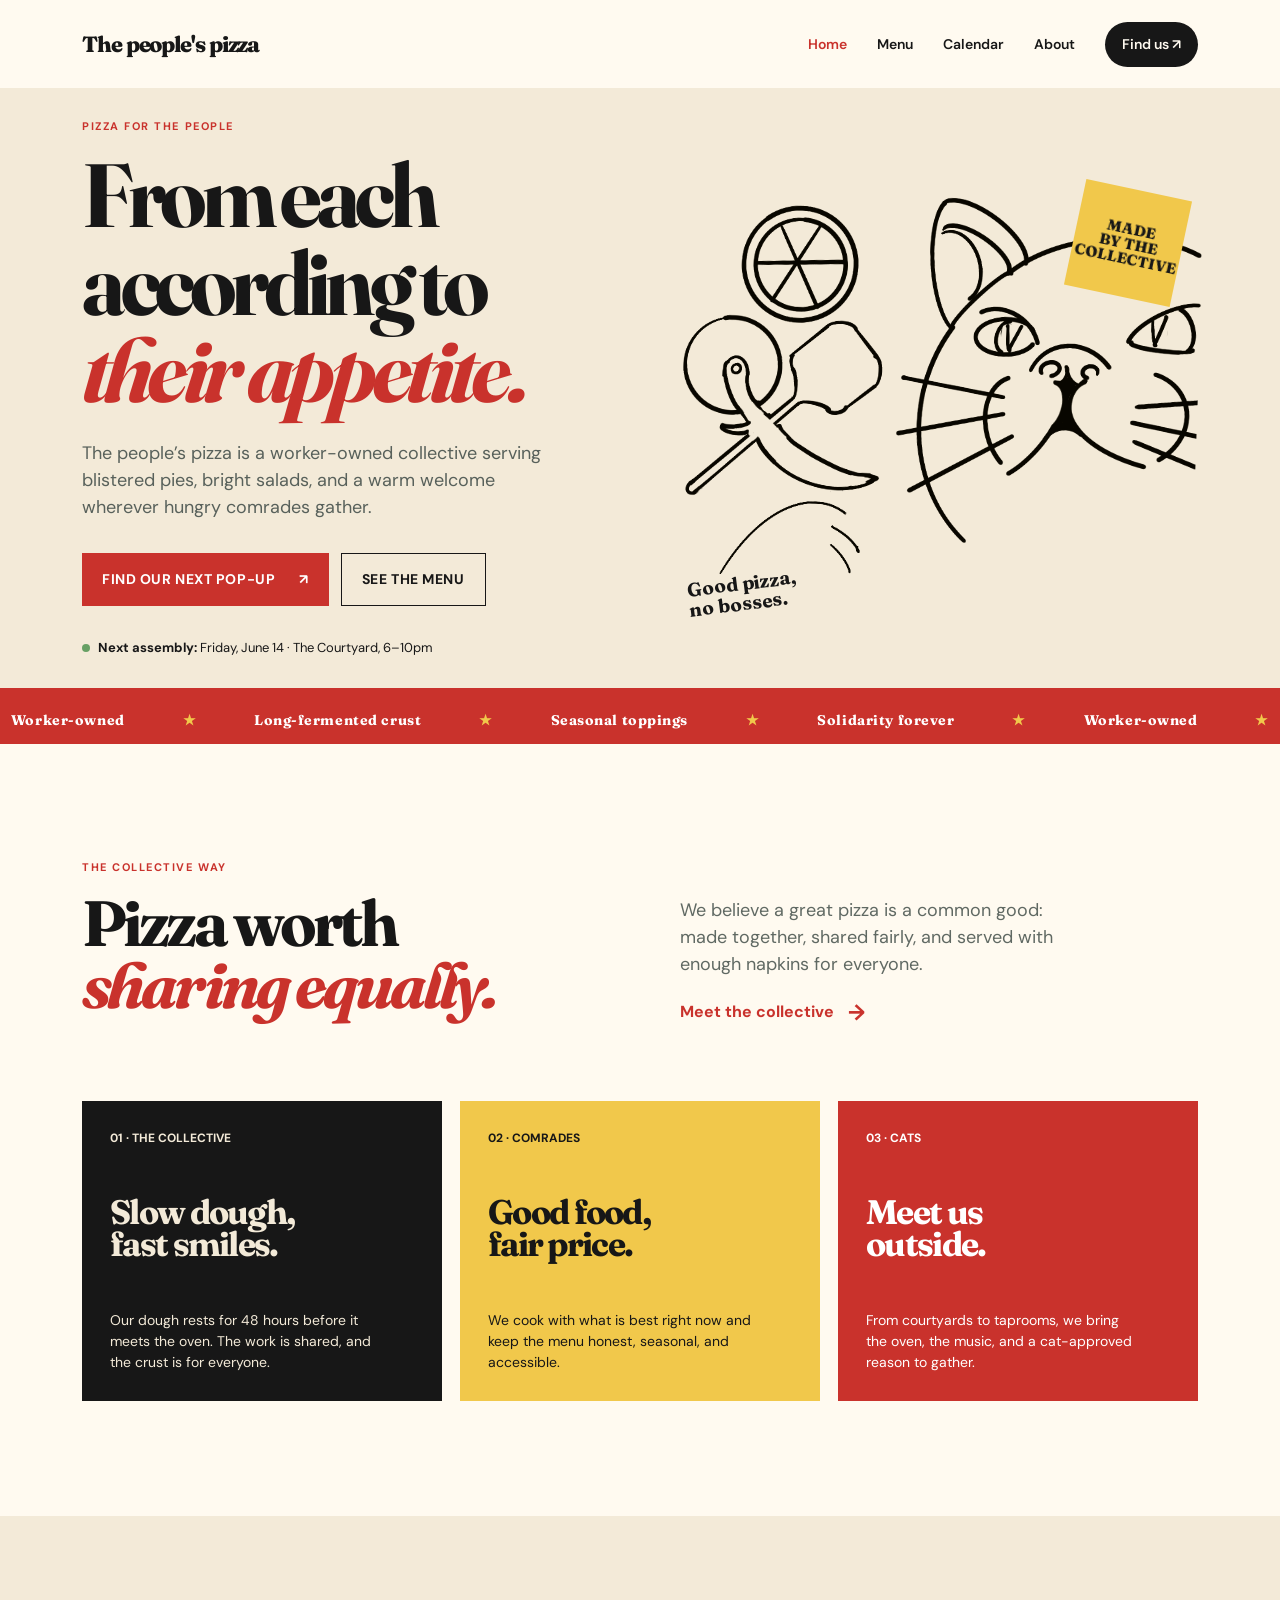
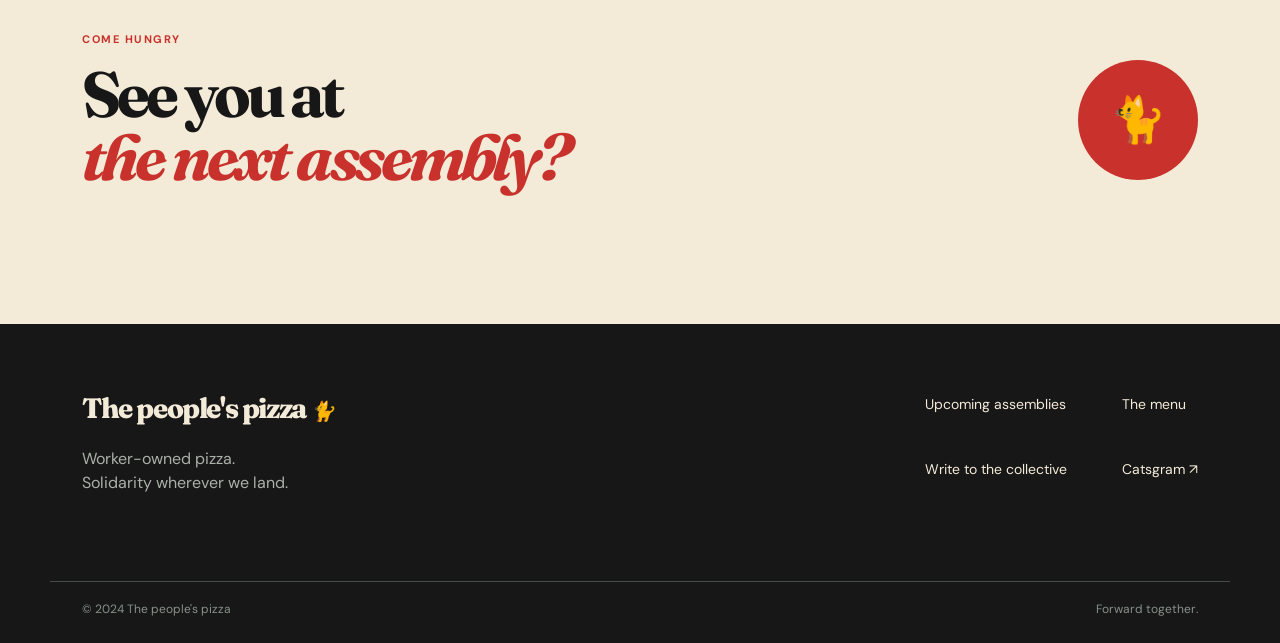
==== commit bee0ab9c: "Refine English-only site copy Co-authored-by: Copilot <223556219+Copilot@users.noreply.github.com>" ====
--- a/index.html
+++ b/index.html
@@ -16,7 +16,7 @@
       <section class="hero">
         <div class="container hero-grid">
           <div class="hero-copy">
-            <p class="eyebrow">Пицца для народа · Pizza for the people</p>
+            <p class="eyebrow">Pizza for the people</p>
             <h1>From each<br />according to<br /><em>their appetite.</em></h1>
             <p class="hero-lede">The people’s pizza is a worker-owned collective serving blistered pies, bright salads, and a warm welcome wherever hungry comrades gather.</p>
             <div class="button-row">
@@ -43,14 +43,14 @@
           <div class="section-intro"><p>We believe a great pizza is a common good: made together, shared fairly, and served with enough napkins for everyone.</p><a class="text-link" href="about.html">Meet the collective <span>→</span></a></div>
         </div>
         <div class="container feature-grid">
-          <article class="feature-card feature-card-dark"><span class="feature-number">01 · КОЛЛЕКТИВ</span><h3>Slow dough,<br />fast smiles.</h3><p>Our dough rests for 48 hours before it meets the oven. The work is shared, and the crust is for everyone.</p></article>
-          <article class="feature-card feature-card-yellow"><span class="feature-number">02 · ТОВАРИЩИ</span><h3>Good food,<br />fair price.</h3><p>We cook with what is best right now and keep the menu honest, seasonal, and accessible.</p></article>
-          <article class="feature-card feature-card-orange"><span class="feature-number">03 · КОШКИ</span><h3>Meet us<br />outside.</h3><p>From courtyards to taprooms, we bring the oven, the music, and a cat-approved reason to gather.</p></article>
+          <article class="feature-card feature-card-dark"><span class="feature-number">01 · THE COLLECTIVE</span><h3>Slow dough,<br />fast smiles.</h3><p>Our dough rests for 48 hours before it meets the oven. The work is shared, and the crust is for everyone.</p></article>
+          <article class="feature-card feature-card-yellow"><span class="feature-number">02 · COMRADES</span><h3>Good food,<br />fair price.</h3><p>We cook with what is best right now and keep the menu honest, seasonal, and accessible.</p></article>
+          <article class="feature-card feature-card-orange"><span class="feature-number">03 · CATS</span><h3>Meet us<br />outside.</h3><p>From courtyards to taprooms, we bring the oven, the music, and a cat-approved reason to gather.</p></article>
         </div>
       </section>
 
       <section class="section section-cream">
-        <div class="container cta-banner"><div><p class="eyebrow">Вперёд · Come hungry</p><h2>See you at<br /><em>the next assembly?</em></h2></div><a class="circle-arrow" href="calendar.html" aria-label="View calendar">🐈</a></div>
+        <div class="container cta-banner"><div><p class="eyebrow">Come hungry</p><h2>See you at<br /><em>the next assembly?</em></h2></div><a class="circle-arrow" href="calendar.html" aria-label="View calendar">🐈</a></div>
       </section>
     </main>
     <div data-site-footer></div>
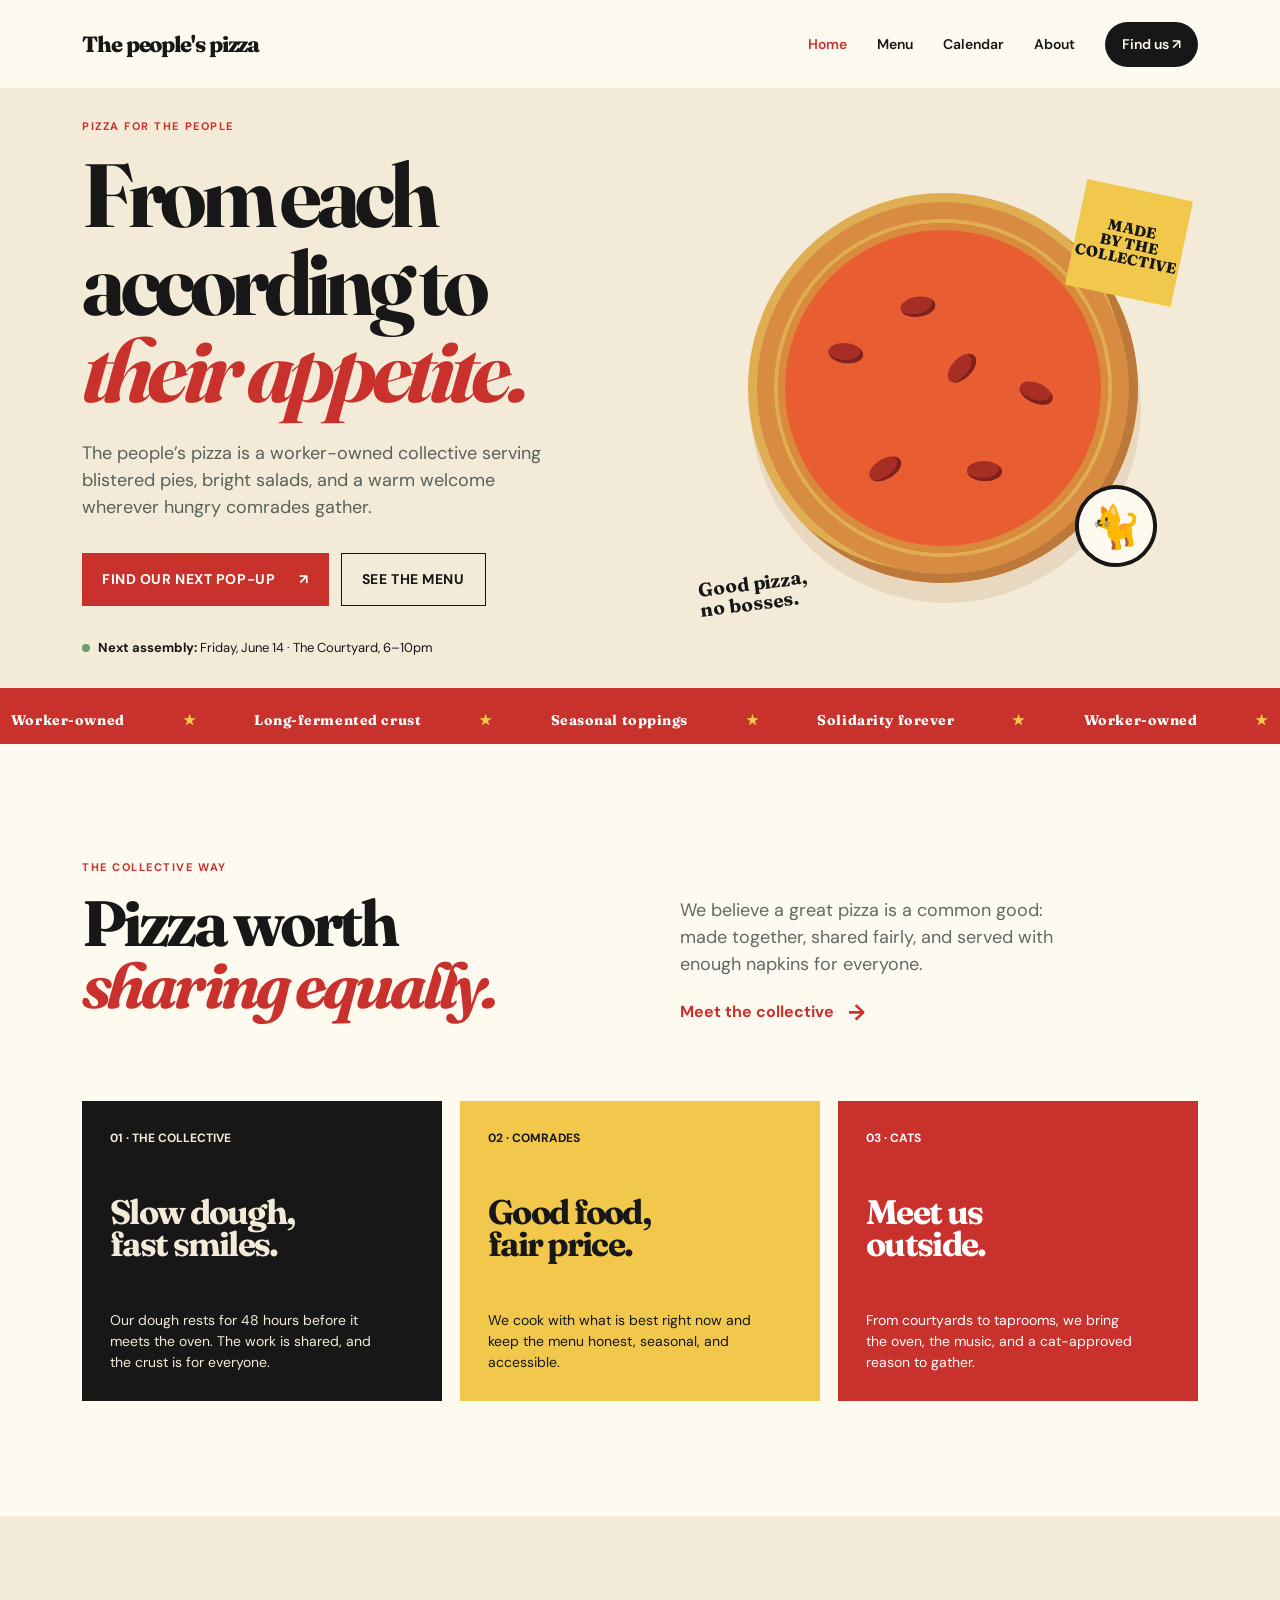
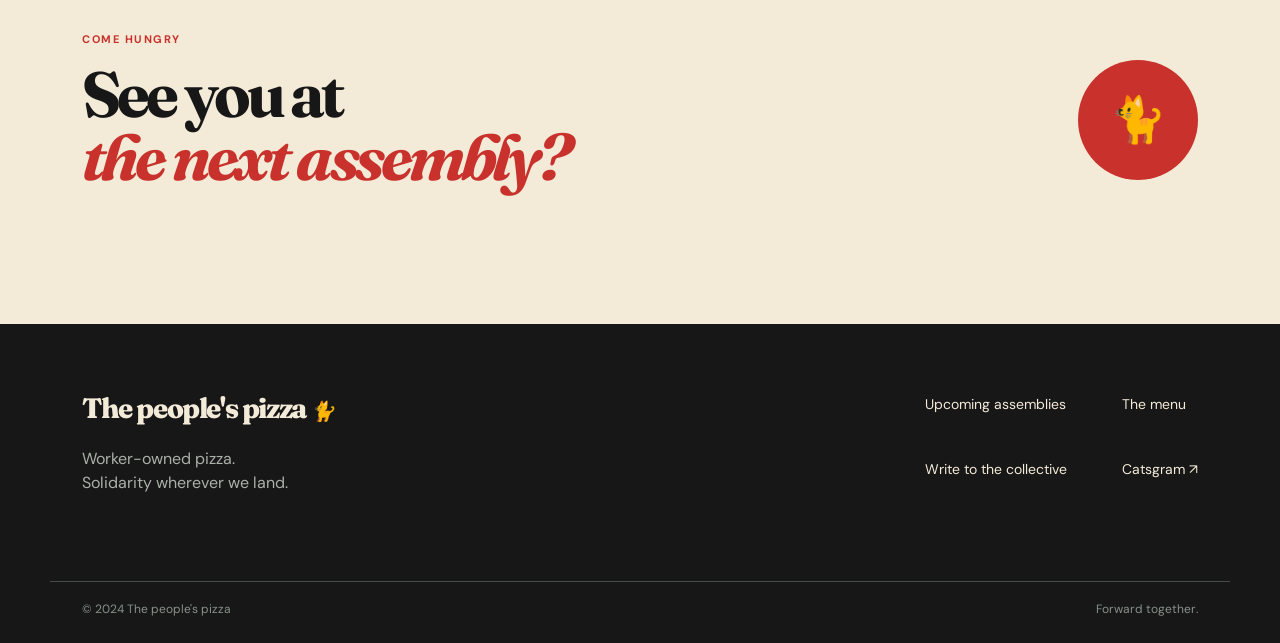
==== commit 6aa597bb: "Restore the original hero illustration Co-authored-by: Copilot <223556219+Copilot@users.noreply.gith" ====
--- a/index.html
+++ b/index.html
@@ -25,9 +25,14 @@
             </div>
             <div class="hero-note"><span class="status-dot"></span><strong>Next assembly:</strong> Friday, June 14 · The Courtyard, 6–10pm</div>
           </div>
-          <div class="hero-art" aria-label="Hand-drawn cat illustration">
+          <div class="hero-art" aria-label="Illustration of a fresh pizza">
             <div class="sun-stamp">Made<br />by the<br />collective</div>
-            <img class="hero-cat-art" src="IMG_2804.png" alt="Hand-drawn cat with a pizza slice and a lemon" />
+            <div class="cat-badge" aria-hidden="true">🐈</div>
+            <div class="pizza">
+              <div class="pizza-crust"></div>
+              <span class="topping topping-a"></span><span class="topping topping-b"></span><span class="topping topping-c"></span>
+              <span class="topping topping-d"></span><span class="topping topping-e"></span><span class="topping topping-f"></span>
+            </div>
             <p class="art-caption">Good pizza,<br />no bosses.</p>
           </div>
         </div>
--- a/styles.css
+++ b/styles.css
@@ -1,6 +1,6 @@
 :root{--ink:#171717;--cream:#f3ead8;--paper:#fffaf0;--orange:#c9322c;--yellow:#f1c84b;--sage:#b9cbb4;--line:#d4c8b6;--serif:"Fraunces",Georgia,serif;--sans:"DM Sans",Arial,sans-serif}
 *{box-sizing:border-box}html{scroll-behavior:smooth}body{margin:0;background:var(--paper);color:var(--ink);font:16px/1.5 var(--sans)}a{color:inherit;text-decoration:none}.container{max-width:1180px;margin:0 auto;padding:0 32px}.site-header{position:relative;z-index:5;background:var(--paper)}.nav-wrap{height:88px;display:flex;align-items:center;justify-content:space-between}.logo{font:800 22px/1 var(--serif);letter-spacing:-.05em}.logo span{color:var(--orange);font-style:italic}.site-nav{display:flex;align-items:center;gap:30px;font-size:14px;font-weight:600}.site-nav a{transition:color .2s}.site-nav a:hover,.site-nav a.active{color:var(--orange)}.site-nav .nav-cta{padding:12px 17px;border-radius:100px;background:var(--ink);color:var(--paper)}.site-nav .nav-cta:hover{background:var(--orange);color:var(--paper)}.menu-toggle{display:none;border:0;background:none;font:600 14px var(--sans);color:var(--ink)}
-.hero{background:var(--cream);overflow:hidden;border-bottom:8px solid var(--orange)}.hero-grid{min-height:600px;display:grid;grid-template-columns:1fr .9fr;align-items:center;gap:40px}.eyebrow{margin:0 0 16px;text-transform:uppercase;letter-spacing:.14em;font-size:11px;font-weight:700;color:var(--orange)}h1,h2,h3,p{margin-top:0}h1,h2{font-family:var(--serif);letter-spacing:-.06em;line-height:.98}h1{font-size:clamp(54px,7vw,92px);max-width:680px;margin-bottom:26px}h2{font-size:clamp(42px,5vw,68px);margin-bottom:20px}h1 em,h2 em{font-weight:700;color:var(--orange);font-style:italic}.hero-lede{max-width:490px;font-size:18px;color:#58615b}.button-row{display:flex;flex-wrap:wrap;gap:12px;margin:32px 0}.button{display:inline-flex;align-items:center;gap:24px;border-radius:0;padding:15px 20px;font-weight:700;font-size:14px;text-transform:uppercase;letter-spacing:.04em}.button-primary{background:var(--orange);color:white}.button-primary:hover{background:var(--ink)}.button-quiet{border:1px solid var(--ink)}.button-quiet:hover{background:var(--ink);color:white}.button-light{background:var(--cream);color:var(--ink);margin-top:15px}.hero-note{font-size:13px}.status-dot{display:inline-block;width:8px;height:8px;margin-right:8px;background:#67a064;border-radius:50%}.hero-art{position:relative;min-height:510px;display:flex;align-items:center;justify-content:center}.hero-cat-art{display:block;width:min(42vw,520px);height:auto;mix-blend-mode:multiply;filter:contrast(1.05);transform:rotate(2deg)}.sun-stamp{position:absolute;top:11%;right:3%;z-index:3;display:grid;place-items:center;width:108px;height:108px;border-radius:0;background:var(--yellow);text-align:center;text-transform:uppercase;font:800 15px/1 var(--serif);transform:rotate(12deg)}.art-caption{position:absolute;bottom:2%;left:2%;font:700 19px/1.05 var(--serif);transform:rotate(-7deg)}.logo-cat{font-family:var(--sans);font-size:.7em}
+.hero{background:var(--cream);overflow:hidden;border-bottom:8px solid var(--orange)}.hero-grid{min-height:600px;display:grid;grid-template-columns:1fr .9fr;align-items:center;gap:40px}.eyebrow{margin:0 0 16px;text-transform:uppercase;letter-spacing:.14em;font-size:11px;font-weight:700;color:var(--orange)}h1,h2,h3,p{margin-top:0}h1,h2{font-family:var(--serif);letter-spacing:-.06em;line-height:.98}h1{font-size:clamp(54px,7vw,92px);max-width:680px;margin-bottom:26px}h2{font-size:clamp(42px,5vw,68px);margin-bottom:20px}h1 em,h2 em{font-weight:700;color:var(--orange);font-style:italic}.hero-lede{max-width:490px;font-size:18px;color:#58615b}.button-row{display:flex;flex-wrap:wrap;gap:12px;margin:32px 0}.button{display:inline-flex;align-items:center;gap:24px;border-radius:0;padding:15px 20px;font-weight:700;font-size:14px;text-transform:uppercase;letter-spacing:.04em}.button-primary{background:var(--orange);color:white}.button-primary:hover{background:var(--ink)}.button-quiet{border:1px solid var(--ink)}.button-quiet:hover{background:var(--ink);color:white}.button-light{background:var(--cream);color:var(--ink);margin-top:15px}.hero-note{font-size:13px}.status-dot{display:inline-block;width:8px;height:8px;margin-right:8px;background:#67a064;border-radius:50%}.hero-art{position:relative;min-height:510px;display:flex;align-items:center;justify-content:center}.pizza{width:min(37vw,390px);height:min(37vw,390px);position:relative;border-radius:50%;background:#dfad52;box-shadow:inset -12px -14px #bd7939,0 20px 0 #e7d8bf;transform:rotate(-8deg)}.pizza:after{content:"";position:absolute;inset:30px;border-radius:50%;background:#e85e32;box-shadow:inset 0 0 0 7px #d98a3b}.pizza-crust{position:absolute;z-index:1;inset:9px;border-radius:50%;border:17px solid #d88c42}.topping{position:absolute;z-index:2;width:35px;height:20px;border-radius:50%;background:#a62e24;box-shadow:inset -3px -3px #7f201a}.topping-a{top:26%;left:42%}.topping-b{top:52%;left:69%;transform:rotate(32deg)}.topping-c{top:66%;left:28%;transform:rotate(-22deg)}.topping-d{top:35%;left:22%;transform:rotate(15deg)}.topping-e{top:70%;left:53%;transform:rotate(10deg)}.topping-f{top:43%;left:51%;transform:rotate(-38deg)}.sun-stamp{position:absolute;top:11%;right:3%;z-index:3;display:grid;place-items:center;width:108px;height:108px;border-radius:0;background:var(--yellow);text-align:center;text-transform:uppercase;font:800 15px/1 var(--serif);transform:rotate(12deg)}.cat-badge{position:absolute;z-index:4;bottom:15%;right:8%;display:grid;place-items:center;width:82px;height:82px;border:4px solid var(--ink);border-radius:50%;background:var(--paper);font-size:42px;transform:rotate(-12deg)}.art-caption{position:absolute;bottom:2%;left:2%;font:700 19px/1.05 var(--serif);transform:rotate(-7deg)}.logo-cat{font-family:var(--sans);font-size:.7em}
 .ticker{background:var(--orange);color:#fff;overflow:hidden;padding:15px 0;white-space:nowrap}.ticker-track{display:flex;justify-content:space-around;align-items:center;gap:36px;font:700 14px var(--serif);letter-spacing:.04em}.ticker i{font-style:normal;color:var(--yellow)}.section{padding:115px 0}.section-cream{background:var(--cream)}.section-dark{background:var(--ink);color:var(--cream);border-top:8px solid var(--orange)}.split-heading{display:grid;grid-template-columns:1fr 1fr;gap:80px;align-items:end}.section-intro{max-width:400px;padding-bottom:8px}.section-intro p{font-size:18px;color:#606963}.section-dark .section-intro p{color:#c6c9c0}.text-link{display:inline-flex;gap:14px;align-items:center;color:var(--orange);font-weight:700}.text-link span{font-size:22px;transition:transform .2s}.text-link:hover span{transform:translateX(5px)}.feature-grid{display:grid;grid-template-columns:repeat(3,1fr);gap:18px;margin-top:64px}.feature-card{min-height:300px;padding:28px;display:flex;flex-direction:column;justify-content:space-between}.feature-card-dark{background:var(--ink);color:var(--cream)}.feature-card-yellow{background:var(--yellow)}.feature-card-orange{background:var(--orange);color:white}.feature-number{font-size:12px;font-weight:700}.feature-card h3{margin:0;font:700 34px/.96 var(--serif);letter-spacing:-.05em}.feature-card p{max-width:270px;margin:0;font-size:14px}.cta-banner{display:flex;justify-content:space-between;align-items:center}.circle-arrow{display:grid;place-items:center;width:120px;height:120px;border-radius:50%;background:var(--orange);color:white;font-size:45px;transition:transform .2s}.circle-arrow:hover{transform:rotate(10deg) scale(1.05)}
 .site-footer{background:var(--ink);color:var(--cream);padding:70px 0 25px}.footer-grid{display:flex;justify-content:space-between;gap:40px}.logo-light{font-size:28px}.footer-tagline{margin-top:22px;color:#aab1a9}.footer-links{display:grid;grid-template-columns:repeat(2,auto);gap:13px 55px;font-size:14px}.footer-links a:hover{color:var(--yellow)}.footer-bottom{display:flex;justify-content:space-between;border-top:1px solid #454c46;margin-top:70px;padding-top:18px;color:#88918a;font-size:12px}
 .page-hero{padding:85px 0 90px;background:var(--yellow)}.page-hero-orange{background:var(--orange);color:white}.page-hero-orange .eyebrow{color:var(--yellow)}.narrow{max-width:820px;margin-left:calc((100% - 1180px)/2);margin-right:auto}.page-hero h1{font-size:clamp(64px,9vw,115px);margin-bottom:24px}.page-hero p:last-child{max-width:530px;font-size:19px}.menu-list{max-width:820px}.menu-category{margin-bottom:70px}.menu-category-heading{display:flex;align-items:center;gap:20px;margin-bottom:15px}.menu-category-heading h2{font-size:34px;margin:0;white-space:nowrap}.menu-category-heading span{height:1px;background:var(--line);width:100%}.menu-item{display:flex;justify-content:space-between;gap:30px;border-bottom:1px solid var(--line);padding:24px 0}.menu-item h3{font:700 23px var(--serif);margin-bottom:5px}.menu-item p{margin:0;color:#6b726c;font-size:14px}.menu-item strong{font:700 18px var(--serif)}.menu-note{border-left:3px solid var(--orange);padding-left:16px;color:#6b726c;font-size:14px}.menu-note a{color:var(--orange);font-weight:700}.calendar-layout{display:grid;grid-template-columns:1.55fr .75fr;gap:75px;align-items:start}.calendar-embed{min-height:500px}.events-list{border-top:1px solid var(--line)}.event-card{display:grid;grid-template-columns:145px 1fr;gap:25px;padding:27px 0;border-bottom:1px solid var(--line)}.event-date{display:flex;flex-direction:column;text-transform:uppercase;color:var(--orange);font-size:12px;font-weight:700;letter-spacing:.08em}.event-date strong{font:700 28px/.95 var(--serif);letter-spacing:-.04em;text-transform:none;color:var(--ink)}.event-details h3{margin:0 0 5px;font:700 24px var(--serif)}.event-details p{margin:0;color:#6b726c;font-size:14px}.event-details .event-description{margin-top:12px;max-width:500px}.calendar-message{padding:80px 25px;border:1px dashed var(--line);background:var(--cream);text-align:center;color:#687069}.calendar-message strong{display:block;color:var(--ink);font:700 26px var(--serif);margin-bottom:8px}.calendar-message p{margin:0;font-size:14px}.calendar-message code,.embed-help code{background:var(--cream);padding:2px 4px}.calendar-message-error{border-color:var(--orange)}.embed-help{font-size:12px;color:#727a72;margin-top:10px}.calendar-aside{padding-top:35px}.calendar-aside h2{font-size:48px}.calendar-aside p:not(.eyebrow){color:#687069}.story-grid{display:grid;grid-template-columns:.8fr 1fr;gap:130px}.story-pull{font:700 38px/.98 var(--serif);letter-spacing:-.05em}.story-copy{font-size:18px;color:#5e6760}.story-copy p{margin-bottom:26px}
